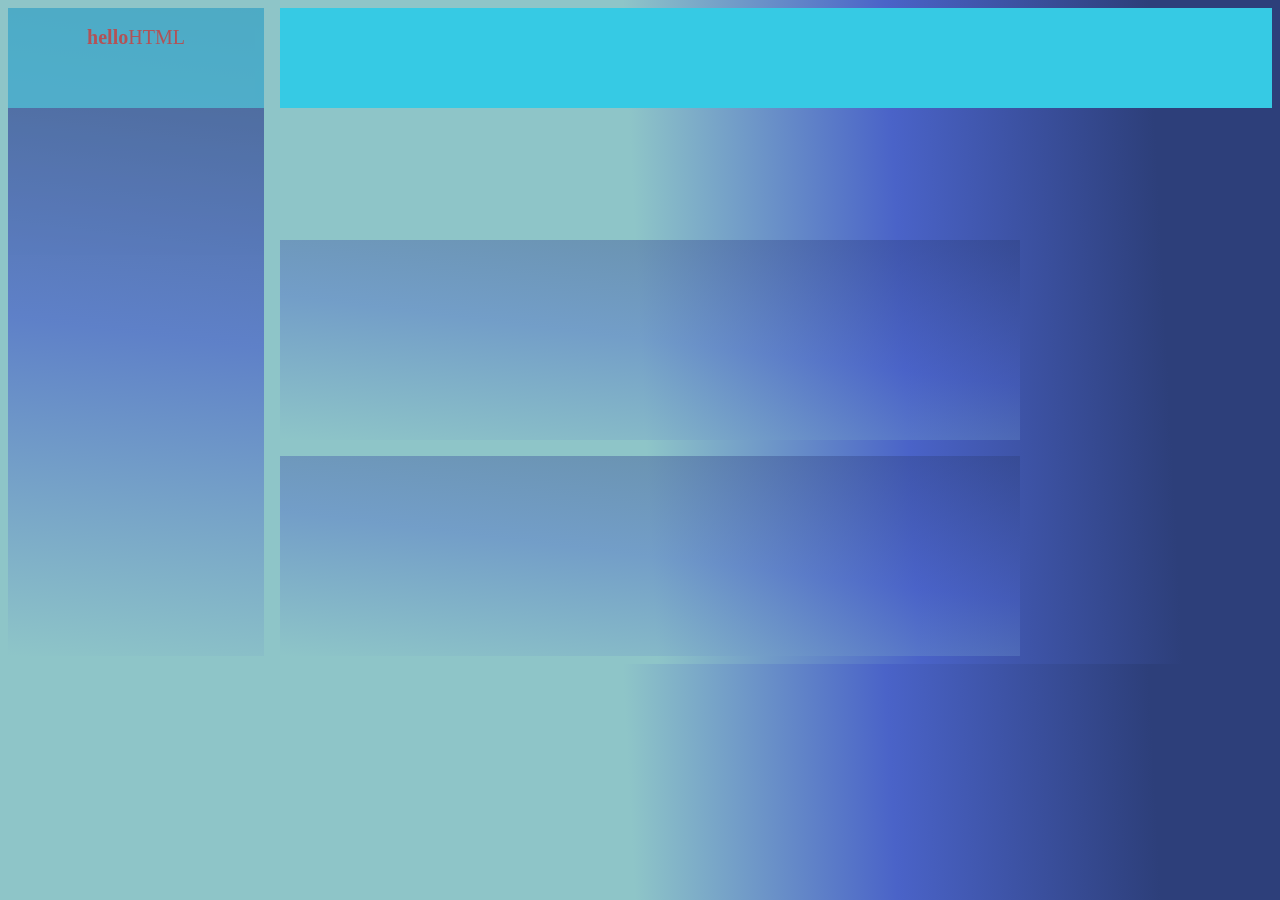
==== HTML/index.html @ dd28c897 "✨ feat: 美化页面布局并补充配色方案 1. 使用渐变背景并完善页面容器布局。 2. 新增近似色与互补色参考。" ====
<!DOCTYPE html>
<html lang="zh-CN">
  <head>
    <meta charset="UTF-8" />
    <meta name="viewport" content="width=device-width, initial-scale=1.0" />
    <title>我的第一个网页</title>
    <style>
 body{
  margin: 0;
  background:linear-gradient(267deg, #2d3f7a 10%, #4a63c8 30%, #8ec5c8 50%);

 }
      div.vid {
          opacity: 0.7;
        }
      
      .flex {
        display: flex;
      }
      .baise {
        opacity: 0.4;
        background: linear-gradient(187deg, #2d3f7a 0%, #4a63c8 50%, #8ec5c8 100%);
      }
      .toubu{
        background-color: rgb(54, 202, 228);
      }
      .ba{
        background-color: rgba(12, 217, 224, 0.466);
      }
      .flex1{
        flex: 1;
      }
      .column{
        display: flex;
        flex-direction: column;
      }
      .bianju{
        margin: 8px;
      }
      .mgt8{
        margin-top: 8px;
      }
      .mgl8{
        margin-left: 8px;
      }
      .mgr8{
        margin-right: 8px;
      }
      
     /* img { width:100%; -ms-interpolation-mode: bicubic;}  
        // 保留此样式以便将来为图片设置宽度和插值模式
     */


    </style>
    
    <!-- margin：边距，background-color：背景颜色 -->
  </head>
  <body class="flex ba" > 
    <!-- 侧边栏-->
     <div style="width: 20%;z-index: 2;" class="baise flex column bianju vid">
      <!-- 头像或图标 -->
      <div style="height: 100px;" class="toubu vid">
        <p style="font-size: 20px; margin: 18px;color: #ff1500;text-align: center; text-decoration: dashed;"><b>hello</b>HTML</p>
        </div>
        <div class="vid"></div>
        <div class="vid"></div>
        <div class="vid"></div>
     </div>
    <!--主区域-->
     <div class="flex1  flex column">

      <!--头部栏-->
      <div  style="height: 100px;z-index: 1;" class="toubu bianju">
        
      </div>
       <!--内容-->
      <div  style="overflow: auto;" class=" flex">
        <!--左区-->
          <div style="flex: 3;">
            <!-- 数据区 -->
          <div  style="height:100px ;" class="flex  bianju">
           

          </div>
          <!-- 滚动区 -->
          <div class="flex column">
            <div style="height: 200px;" class="baise bianju">
            <!-- <img src="历史时刻.jpg" width="100%"> -->
            </div>
            <div style="height: 200px;" class="baise bianju"></div>
           
           
          </div>
          </div>
           <!--右区--> 
          <div style="flex: 1;"></div>
      </div>

      </div>

     </div>
  
  </body>

  
</html>
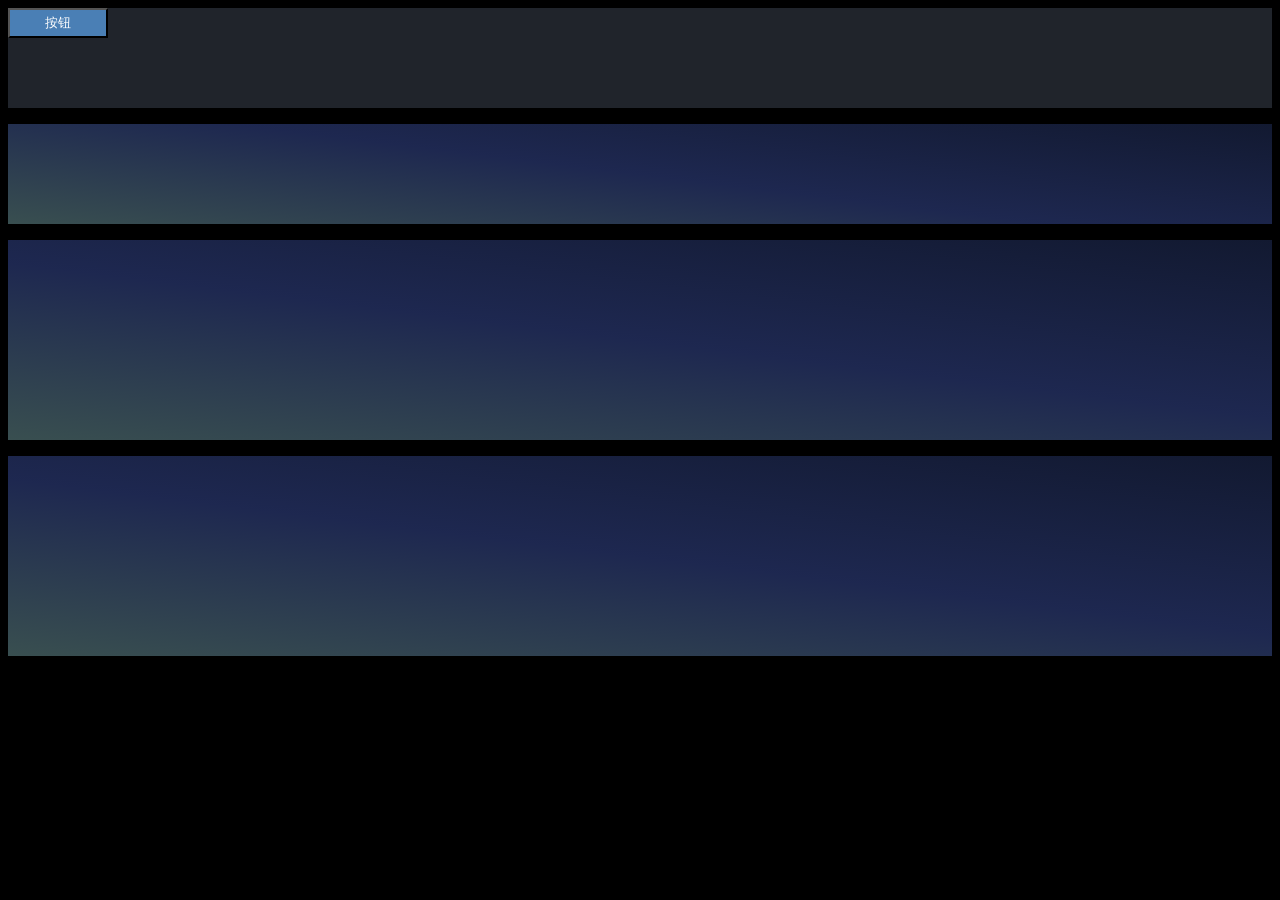
==== commit 30a0b458: "✨ feat: 重设计网页暗色布局 1. 调整页面为暗色主题与弹性布局。 2. 新增按钮样式，并隐藏侧边栏。" ====
--- a/HTML/index.html
+++ b/HTML/index.html
@@ -1,107 +1,153 @@
 <!DOCTYPE html>
 <html lang="zh-CN">
-  <head>
-    <meta charset="UTF-8" />
-    <meta name="viewport" content="width=device-width, initial-scale=1.0" />
-    <title>我的第一个网页</title>
-    <style>
- body{
-  margin: 0;
-  background:linear-gradient(267deg, #2d3f7a 10%, #4a63c8 30%, #8ec5c8 50%);
 
- }
-      div.vid {
-          opacity: 0.7;
-        }
-      
-      .flex {
-        display: flex;
-      }
-      .baise {
-        opacity: 0.4;
-        background: linear-gradient(187deg, #2d3f7a 0%, #4a63c8 50%, #8ec5c8 100%);
-      }
-      .toubu{
-        background-color: rgb(54, 202, 228);
-      }
-      .ba{
-        background-color: rgba(12, 217, 224, 0.466);
-      }
-      .flex1{
-        flex: 1;
-      }
-      .column{
-        display: flex;
-        flex-direction: column;
-      }
-      .bianju{
-        margin: 8px;
-      }
-      .mgt8{
-        margin-top: 8px;
-      }
-      .mgl8{
-        margin-left: 8px;
-      }
-      .mgr8{
-        margin-right: 8px;
-      }
-      
-     /* img { width:100%; -ms-interpolation-mode: bicubic;}  
+<head>
+  <meta charset="UTF-8" />
+  <meta name="viewport" content="width=device-width, initial-scale=1.0" />
+  <title>我的第一个网页</title>
+  <style>
+    body {
+      margin: 0;
+      background-color: rgb(0, 0, 0);
+      display: flex;
+
+
+    }
+
+    button.a1 {
+      background-color: #4a7fb5;
+      color: #ffffff;
+      height: 30px;
+      width: 100px;
+    }
+
+    button:hover.a1 {
+      border: #2d3f7a 1px
+    }
+
+    /* ************************************************************************* */
+    /* div 样式 */
+    div.toubu {
+      background-color: #20242b;
+    }
+
+    /* 区域样式透明度 */
+    div.vid {
+      opacity: 1;
+    }
+
+    /* 鼠标悬停时增加不透明度 */
+    div:hover.vid {
+      opacity: 1;
+      border: 2px solid#4a7fb5;
+    }
+
+    div:hover.toubu {
+      opacity: 1;
+      border: 2px solid#4a7fb5;
+    }
+
+    div.cebiangyingcang {
+      display: none
+    }
+
+    /* ************************************************************************ */
+    .flex {
+      display: flex;
+    }
+
+    .boxcolor {
+      opacity: 0.4;
+      background: linear-gradient(187deg, #2d3f7a 0%, #4a63c8 50%, #8ec5c8 100%);
+    }
+
+
+
+    .ba {
+      background-color: rgba(12, 217, 224, 0.466);
+    }
+
+    .flex1 {
+      flex: 1;
+    }
+
+    .column {
+      display: flex;
+      flex-direction: column;
+    }
+
+    .bianju {
+      margin: 8px;
+    }
+
+    .mgt8 {
+      margin-top: 8px;
+    }
+
+    .mgl8 {
+      margin-left: 8px;
+    }
+
+    .mgr8 {
+      margin-right: 8px;
+    }
+
+    /* img { width:100%; -ms-interpolation-mode: bicubic;}  
         // 保留此样式以便将来为图片设置宽度和插值模式
      */
+  </style>
+
+  <!-- margin：边距，background-color：背景颜色 -->
+</head>
+
+<body>
+  <!-- 侧边栏 ***********************************************************-->
+  <div style="width: 20%;z-index: 2;" class="boxcolor flex column bianju vid cebiangyingcang">
+    <!-- 头像或图标 -->
+    <div style="height: 100px;" class="toubu vid">
+      <p style="font-size: 20px; margin: 18px;color: #ff1500;text-align: center; text-decoration: dashed;">
+        <b>hello</b>HTML
+      </p>
+    </div>
+    <div class="vid"></div>
+    <div class="vid"></div>
+    <div class="vid"></div>
+  </div>
+  <!--主区域 ***********************************************************-->
+  <div class="flex1  flex column">
+
+    <!--头部栏-->
+    <div style="height: 100px;z-index: 1;" class="toubu bianju">
+      <button class="a1">按钮</button>
+    </div>
+    <!--内容-->
+    <div style="overflow: auto;" class=" flex">
+      <!--左区-->
+      <div style="flex: 3;">
+        <!-- 数据区 -->
+        <div style="height:100px ;" class="flex  bianju boxcolor">
 
 
-    </style>
-    
-    <!-- margin：边距，background-color：背景颜色 -->
-  </head>
-  <body class="flex ba" > 
-    <!-- 侧边栏-->
-     <div style="width: 20%;z-index: 2;" class="baise flex column bianju vid">
-      <!-- 头像或图标 -->
-      <div style="height: 100px;" class="toubu vid">
-        <p style="font-size: 20px; margin: 18px;color: #ff1500;text-align: center; text-decoration: dashed;"><b>hello</b>HTML</p>
         </div>
-        <div class="vid"></div>
-        <div class="vid"></div>
-        <div class="vid"></div>
-     </div>
-    <!--主区域-->
-     <div class="flex1  flex column">
+        <!-- 滚动区 -->
+        <div class="flex column">
+          <div style="height: 200px;" class="boxcolor bianju">
+            <!-- <img src="历史时刻.jpg" width="100%"> -->
+          </div>
+          <div style="height: 200px;" class="boxcolor bianju"></div>
 
-      <!--头部栏-->
-      <div  style="height: 100px;z-index: 1;" class="toubu bianju">
-        
-      </div>
-       <!--内容-->
-      <div  style="overflow: auto;" class=" flex">
-        <!--左区-->
-          <div style="flex: 3;">
-            <!-- 数据区 -->
-          <div  style="height:100px ;" class="flex  bianju">
-           
 
-          </div>
-          <!-- 滚动区 -->
-          <div class="flex column">
-            <div style="height: 200px;" class="baise bianju">
-            <!-- <img src="历史时刻.jpg" width="100%"> -->
-            </div>
-            <div style="height: 200px;" class="baise bianju"></div>
-           
-           
-          </div>
-          </div>
-           <!--右区--> 
-          <div style="flex: 1;"></div>
+        </div>
       </div>
 
-      </div>
 
-     </div>
-  
-  </body>
+    </div>
 
-  
-</html>
+  </div>
+
+  </div>
+
+</body>
+
+
+</html>
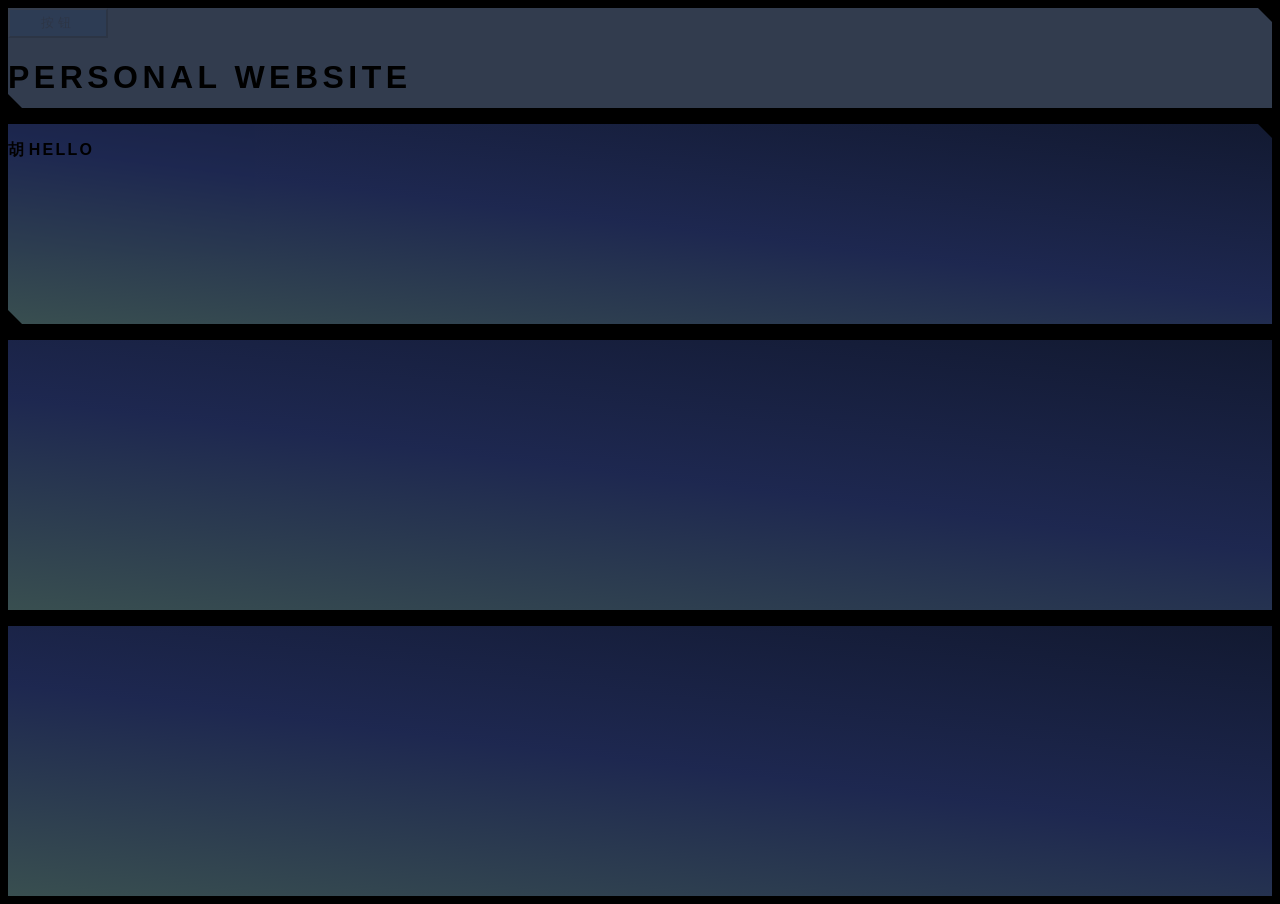
==== commit 81841c1e: "✨ feat: 美化个人网页布局与字体样式 1. 新增主题色、字体和装饰性切角样式。 2. 调整页面标题、内容区块高度及按钮效果。" ====
--- a/HTML/index.html
+++ b/HTML/index.html
@@ -6,29 +6,73 @@
   <meta name="viewport" content="width=device-width, initial-scale=1.0" />
   <title>我的第一个网页</title>
   <style>
+    :root {
+      /* 颜色 */
+      --color1: #0c3d90;
+      --color2: #323c4e;
+      --ink-dim: #060404;
+      /* 边框 */
+      --gap: 20px;
+      --notch: 14px;
+      --font-display: 'Oswald', 'Archivo Narrow', 'Arial Narrow', sans-serif;
+      --font-mono: 'Share Tech Mono', ui-monospace, 'Cascadia Code', monospace;
+      --font-cn: 'Noto Sans SC', 'PingFang SC', 'Microsoft YaHei', sans-serif;
+      --radius: 2px;
+    }
+
+    .notch {
+      clip-path: polygon(0 0,
+          calc(100% - var(--notch)) 0,
+          100% var(--notch),
+          100% 100%,
+          var(--notch) 100%,
+          0 calc(100% - var(--notch)));
+    }
+
+    /* 英文字体样式 */
+    .en {
+      font-family: var(--font-display);
+      font-weight: 700;
+      letter-spacing: .14em;
+      text-transform: uppercase
+    }
+
+    /* 中文字体样式 */
+    .cn {
+      font-family: var(--font-cn);
+      letter-spacing: .3em;
+      color: var(--ink-dim)
+    }
+
     body {
       margin: 0;
       background-color: rgb(0, 0, 0);
       display: flex;
+      flex-direction: row;
 
 
     }
 
+
+
+
     button.a1 {
-      background-color: #4a7fb5;
-      color: #ffffff;
+      opacity: 0.1;
+      background-color: var(--color1);
+      color: #000000;
       height: 30px;
       width: 100px;
     }
 
-    button:hover.a1 {
-      border: #2d3f7a 1px
+    .a1:hover {
+      opacity: 1;
+      border: solid #d70404 1px
     }
 
     /* ************************************************************************* */
     /* div 样式 */
     div.toubu {
-      background-color: #20242b;
+      background-color: var(--color2);
     }
 
     /* 区域样式透明度 */
@@ -36,15 +80,15 @@
       opacity: 1;
     }
 
-    /* 鼠标悬停时增加不透明度 */
+    /* 鼠标悬停时增加不透明度。显示边框 */
     div:hover.vid {
       opacity: 1;
-      border: 2px solid#4a7fb5;
+      border: 2px solid #860101;
     }
 
     div:hover.toubu {
       opacity: 1;
-      border: 2px solid#4a7fb5;
+      border: 2px solid #4a7fb5;
     }
 
     div.cebiangyingcang {
@@ -117,24 +161,26 @@
   <div class="flex1  flex column">
 
     <!--头部栏-->
-    <div style="height: 100px;z-index: 1;" class="toubu bianju">
-      <button class="a1">按钮</button>
+    <div style="height: 100px;z-index: 1;" class="toubu bianju notch">
+      <button class="a1 cn">按钮</button>
+      <h1 class="en">PERSONAL WEBSITE</h1>
+
     </div>
     <!--内容-->
-    <div style="overflow: auto;" class=" flex">
+    <div class=" flex notch">
       <!--左区-->
-      <div style="flex: 3;">
+      <div style="flex: 3;" class="flex column notch">
         <!-- 数据区 -->
-        <div style="height:100px ;" class="flex  bianju boxcolor">
-
+        <div style="height:200px ;" class="flex  bianju boxcolor notch">
+          <p class="en "><b class="cn">胡</b>hello</p>
 
         </div>
         <!-- 滚动区 -->
         <div class="flex column">
-          <div style="height: 200px;" class="boxcolor bianju">
+          <div style="height: 30vh;" class="boxcolor bianju">
             <!-- <img src="历史时刻.jpg" width="100%"> -->
           </div>
-          <div style="height: 200px;" class="boxcolor bianju"></div>
+          <div style="height: 30vh;" class="boxcolor bianju"></div>
 
 
         </div>
@@ -145,8 +191,6 @@
 
   </div>
 
-  </div>
-
 </body>
 
 
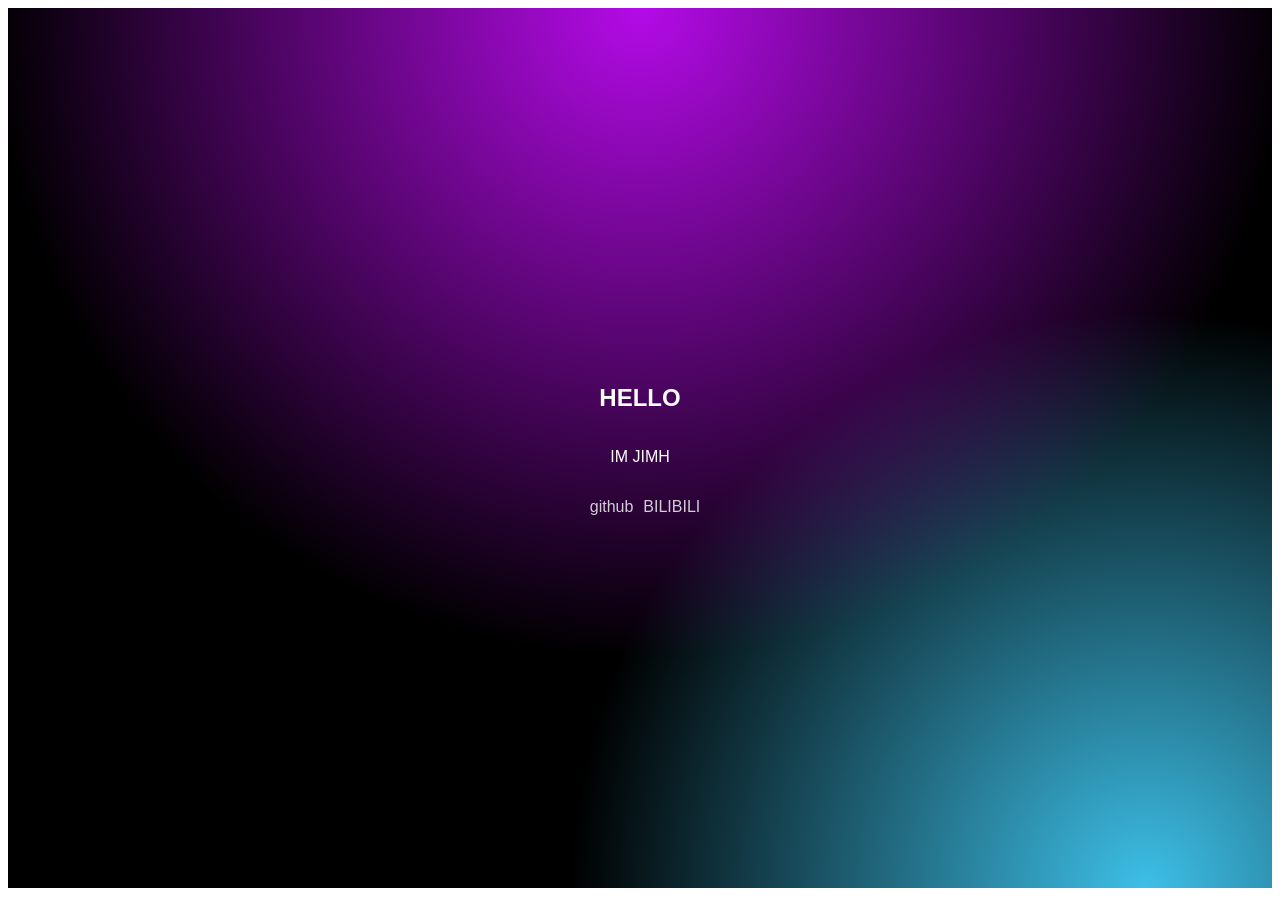
==== commit 9b6cfa1f: "✨ feat: 新增战术界面实验室及个人主页 1. 新增战术界面实验室，展示主题切换、设计令牌与组件样式。 2. 重构个人主页并添加派对卡片页面。" ====
--- a/HTML/index.html
+++ b/HTML/index.html
@@ -5,191 +5,27 @@
   <meta charset="UTF-8" />
   <meta name="viewport" content="width=device-width, initial-scale=1.0" />
   <title>我的第一个网页</title>
-  <style>
-    :root {
-      /* 颜色 */
-      --color1: #0c3d90;
-      --color2: #323c4e;
-      --ink-dim: #060404;
-      /* 边框 */
-      --gap: 20px;
-      --notch: 14px;
-      --font-display: 'Oswald', 'Archivo Narrow', 'Arial Narrow', sans-serif;
-      --font-mono: 'Share Tech Mono', ui-monospace, 'Cascadia Code', monospace;
-      --font-cn: 'Noto Sans SC', 'PingFang SC', 'Microsoft YaHei', sans-serif;
-      --radius: 2px;
-    }
-
-    .notch {
-      clip-path: polygon(0 0,
-          calc(100% - var(--notch)) 0,
-          100% var(--notch),
-          100% 100%,
-          var(--notch) 100%,
-          0 calc(100% - var(--notch)));
-    }
-
-    /* 英文字体样式 */
-    .en {
-      font-family: var(--font-display);
-      font-weight: 700;
-      letter-spacing: .14em;
-      text-transform: uppercase
-    }
-
-    /* 中文字体样式 */
-    .cn {
-      font-family: var(--font-cn);
-      letter-spacing: .3em;
-      color: var(--ink-dim)
-    }
-
-    body {
-      margin: 0;
-      background-color: rgb(0, 0, 0);
-      display: flex;
-      flex-direction: row;
-
-
-    }
-
-
-
-
-    button.a1 {
-      opacity: 0.1;
-      background-color: var(--color1);
-      color: #000000;
-      height: 30px;
-      width: 100px;
-    }
-
-    .a1:hover {
-      opacity: 1;
-      border: solid #d70404 1px
-    }
-
-    /* ************************************************************************* */
-    /* div 样式 */
-    div.toubu {
-      background-color: var(--color2);
-    }
-
-    /* 区域样式透明度 */
-    div.vid {
-      opacity: 1;
-    }
-
-    /* 鼠标悬停时增加不透明度。显示边框 */
-    div:hover.vid {
-      opacity: 1;
-      border: 2px solid #860101;
-    }
-
-    div:hover.toubu {
-      opacity: 1;
-      border: 2px solid #4a7fb5;
-    }
-
-    div.cebiangyingcang {
-      display: none
-    }
-
-    /* ************************************************************************ */
-    .flex {
-      display: flex;
-    }
-
-    .boxcolor {
-      opacity: 0.4;
-      background: linear-gradient(187deg, #2d3f7a 0%, #4a63c8 50%, #8ec5c8 100%);
-    }
-
-
-
-    .ba {
-      background-color: rgba(12, 217, 224, 0.466);
-    }
-
-    .flex1 {
-      flex: 1;
-    }
-
-    .column {
-      display: flex;
-      flex-direction: column;
-    }
-
-    .bianju {
-      margin: 8px;
-    }
-
-    .mgt8 {
-      margin-top: 8px;
-    }
-
-    .mgl8 {
-      margin-left: 8px;
-    }
-
-    .mgr8 {
-      margin-right: 8px;
-    }
-
-    /* img { width:100%; -ms-interpolation-mode: bicubic;}  
-        // 保留此样式以便将来为图片设置宽度和插值模式
-     */
-  </style>
-
-  <!-- margin：边距，background-color：背景颜色 -->
+  <link rel="stylesheet" href="index.css" />
 </head>
 
 <body>
-  <!-- 侧边栏 ***********************************************************-->
-  <div style="width: 20%;z-index: 2;" class="boxcolor flex column bianju vid cebiangyingcang">
-    <!-- 头像或图标 -->
-    <div style="height: 100px;" class="toubu vid">
-      <p style="font-size: 20px; margin: 18px;color: #ff1500;text-align: center; text-decoration: dashed;">
-        <b>hello</b>HTML
-      </p>
-    </div>
-    <div class="vid"></div>
-    <div class="vid"></div>
-    <div class="vid"></div>
-  </div>
-  <!--主区域 ***********************************************************-->
-  <div class="flex1  flex column">
+  <section class="hero glow">
+    <h1>HELLO
 
-    <!--头部栏-->
-    <div style="height: 100px;z-index: 1;" class="toubu bianju notch">
-      <button class="a1 cn">按钮</button>
-      <h1 class="en">PERSONAL WEBSITE</h1>
+    </h1>
+    <p>
+      IM JIMH
+    </p>
+    <ul>
+      <li><a href="https://github.com/HHZZMD">github</a></li>
+      <li> <a href="https://space.bilibili.com/498112090?spm_id_from=333.337.0.0">BILIBILI</a></li>
+      <li></li>
+      <li></li>
+      <li></li>
+    </ul>
+  </section>
+  
 
-    </div>
-    <!--内容-->
-    <div class=" flex notch">
-      <!--左区-->
-      <div style="flex: 3;" class="flex column notch">
-        <!-- 数据区 -->
-        <div style="height:200px ;" class="flex  bianju boxcolor notch">
-          <p class="en "><b class="cn">胡</b>hello</p>
-
-        </div>
-        <!-- 滚动区 -->
-        <div class="flex column">
-          <div style="height: 30vh;" class="boxcolor bianju">
-            <!-- <img src="历史时刻.jpg" width="100%"> -->
-          </div>
-          <div style="height: 30vh;" class="boxcolor bianju"></div>
-
-
-        </div>
-      </div>
-
-
-    </div>
-
-  </div>
 
 </body>
 
--- a/HTML/index.css
+++ b/HTML/index.css
@@ -0,0 +1,42 @@
+.hero {
+	height: 880px;
+	display: grid;
+	place-content: center;
+	text-align: center;
+	color: #fcfcfc;
+	font-family: sans-serif;
+}
+/* 同心圆样式 --------------------------------------------*/
+.rings {
+	background: repeating-radial-gradient(
+			circle at 50% 100%,
+			transparent 0 1px,
+			#ffffff26 100px
+		)
+		#4e085370;
+}
+/* 渐变 --------------------------------------------------*/
+.glow {
+	background:
+		radial-gradient(circle at 50% 0%, #b40be7, transparent 60%),
+		radial-gradient(circle at 90% 100%, #3dbfe7, transparent 40%), #000000;
+}
+/* 星空样式 --------------------------------------------- */
+/* 英文字体样式 */
+
+ul{
+	display: flex;
+	flex-direction: row;
+	gap: 10px;
+	list-style: none;
+
+}
+a{
+	font-family: sans-serif;
+	color: white;
+	text-decoration: none;
+	opacity: 0.8;
+}
+a:hover{
+	opacity: 1;
+}
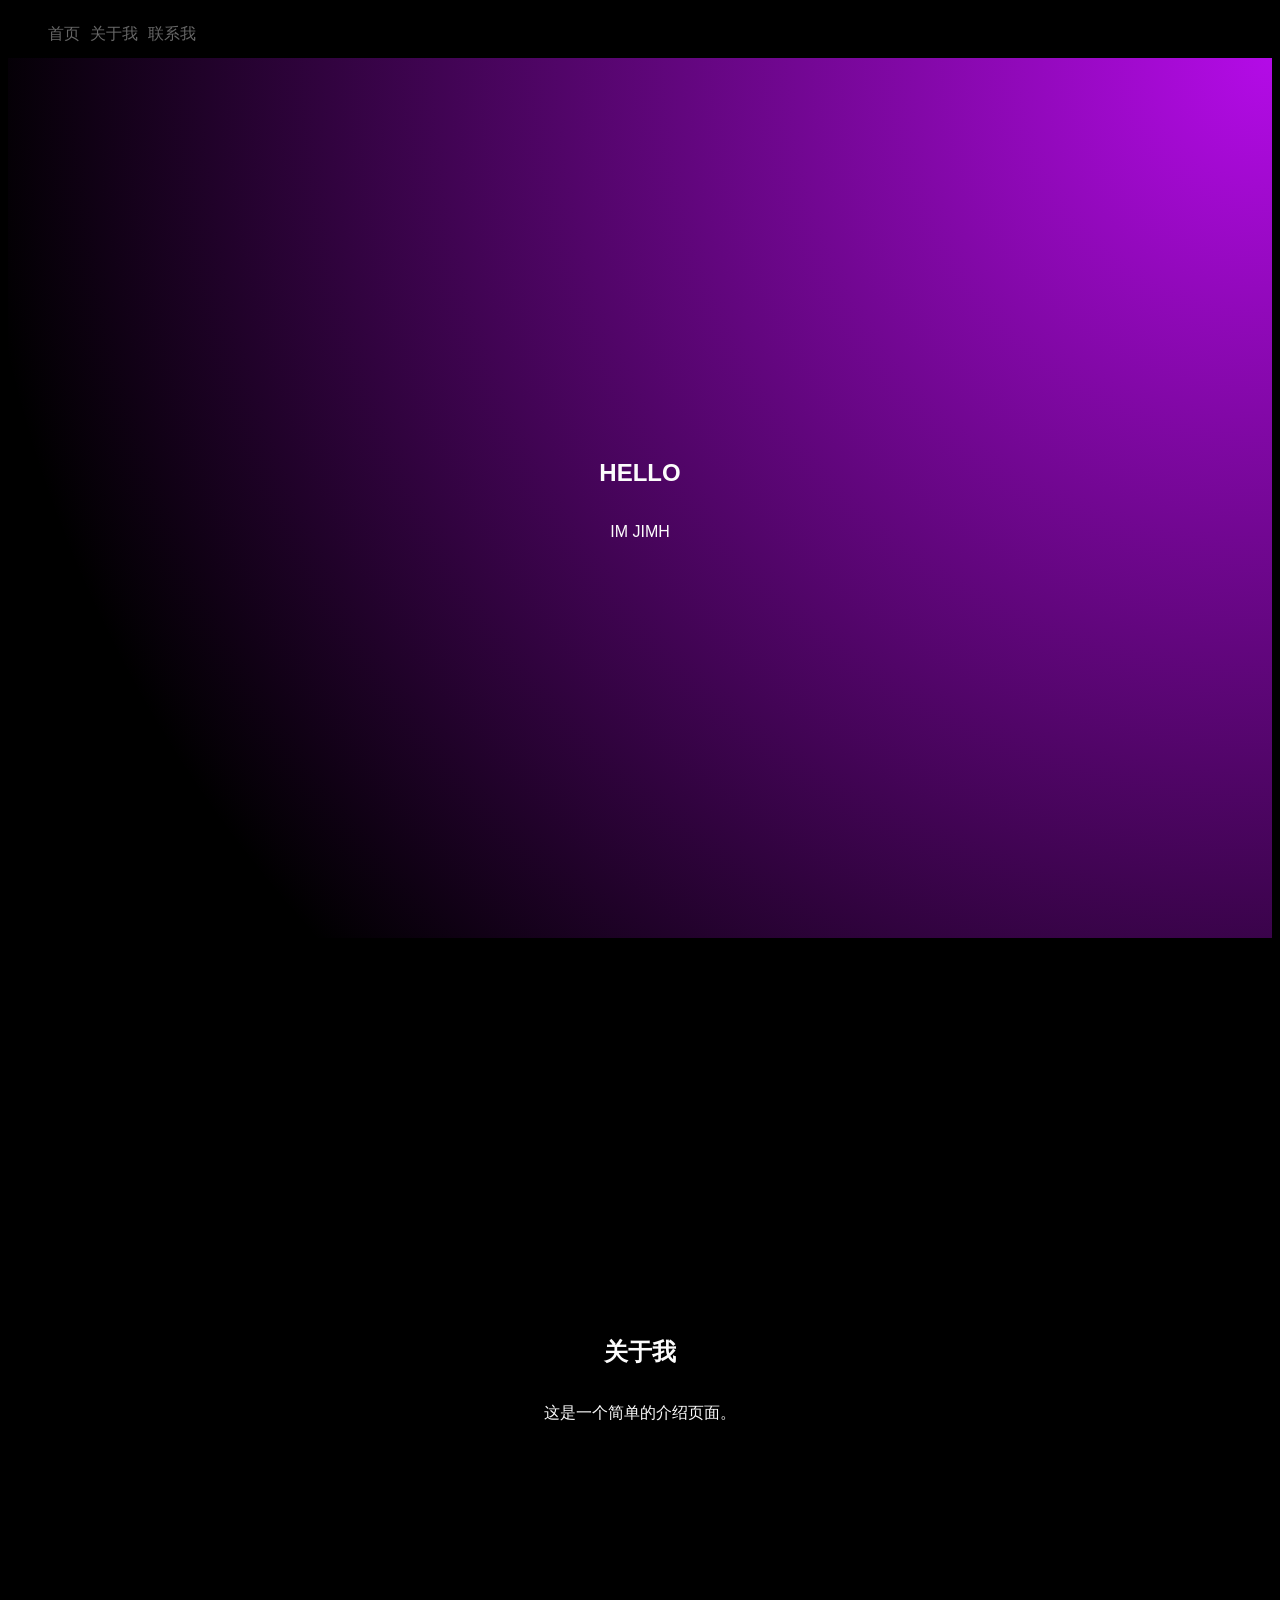
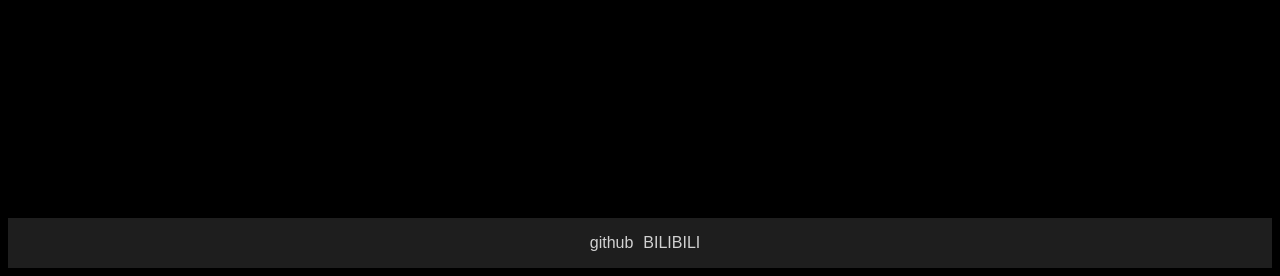
==== commit 2ba89316: "11.2 简单修改" ====
--- a/HTML/index.html
+++ b/HTML/index.html
@@ -9,22 +9,42 @@
 </head>
 
 <body>
-  <section class="hero glow">
-    <h1>HELLO
+  <header class="dinbu">
+    <ul>
+      <li><a href="#souyue">首页</a></li>
+      <li><a href="#guanyu">关于我</a></li>
+      <li><a href="contact.html">联系我</a></li>
+    </ul>
+  </header>
+  <main>
+    <section id="souyue" class="hero glow">
+      <h1>HELLO
 
-    </h1>
-    <p>
-      IM JIMH
-    </p>
-    <ul>
-      <li><a href="https://github.com/HHZZMD">github</a></li>
-      <li> <a href="https://space.bilibili.com/498112090?spm_id_from=333.337.0.0">BILIBILI</a></li>
-      <li></li>
-      <li></li>
-      <li></li>
-    </ul>
-  </section>
-  
+      </h1>
+      <p>
+        IM JIMH
+      </p>
+     
+    </section>
+
+    <section id="guanyu" class="hero jies">
+      <h2>关于我</h2>
+      <p>这是一个简单的介绍页面。</p>
+    </section>
+    <div class="dibu">
+       <ul>
+        <li><a href="https://github.com/HHZZMD">github</a></li>
+        <li> <a href="https://space.bilibili.com/498112090?spm_id_from=333.337.0.0">BILIBILI</a></li>
+        <li></li>
+        <li></li>
+        <li></li>
+      </ul>
+    </div>
+
+    
+  </main>
+
+
 
 
 </body>
--- a/HTML/index.css
+++ b/HTML/index.css
@@ -5,8 +5,13 @@
 	text-align: center;
 	color: #fcfcfc;
 	font-family: sans-serif;
+	margin: 0;
 }
-/* 同心圆样式 --------------------------------------------*/
+html {
+	scroll-behavior: smooth;
+}
+
+/* 同心圆样式 rings--------------------------------------------*/
 .rings {
 	background: repeating-radial-gradient(
 			circle at 50% 100%,
@@ -15,28 +20,71 @@
 		)
 		#4e085370;
 }
-/* 渐变 --------------------------------------------------*/
+/* 渐变 背景 glow--------------------------------------------------*/
 .glow {
+	margin: 0;
 	background:
 		radial-gradient(circle at 50% 0%, #b40be7, transparent 60%),
 		radial-gradient(circle at 90% 100%, #3dbfe7, transparent 40%), #000000;
+	background-size:
+		200% 200%,
+		200% 200%,
+		100% 100%;
+	animation: glowFloat 12s ease-in-out infinite alternate;
+}
+@keyframes glowFloat {
+	0% {
+		background-position:
+			0% 0%,
+			100% 100%,
+			0 0;
+	}
+	100% {
+		background-position:
+			100% 100%,
+			0% 0%,
+			0 0;
+	}
 }
 /* 星空样式 --------------------------------------------- */
-/* 英文字体样式 */
-
-ul{
+/* 体样式 */
+.jies {
+	background-color: #000000;
+}
+body {
+	background-color: #000000;
+}
+ul {
 	display: flex;
 	flex-direction: row;
 	gap: 10px;
 	list-style: none;
-
 }
-a{
+a {
 	font-family: sans-serif;
 	color: white;
 	text-decoration: none;
 	opacity: 0.8;
 }
-a:hover{
+a:hover {
 	opacity: 1;
-}+}
+.dinbu {
+	position: sticky; /* 默认随文档走，滚到 top:0 才吸住 */
+	top: 0;
+	z-index: 1000;
+	opacity: 0.5;
+	background-color: #000000;
+	display: flex;
+	justify-content: left;
+	height: 50px;
+	font-family: sans-serif;
+}
+.dibu {
+	background-color: #1e1e1e;
+	display: flex;
+
+	justify-content: center;
+	height: unset;
+	font-family: sans-serif;
+}
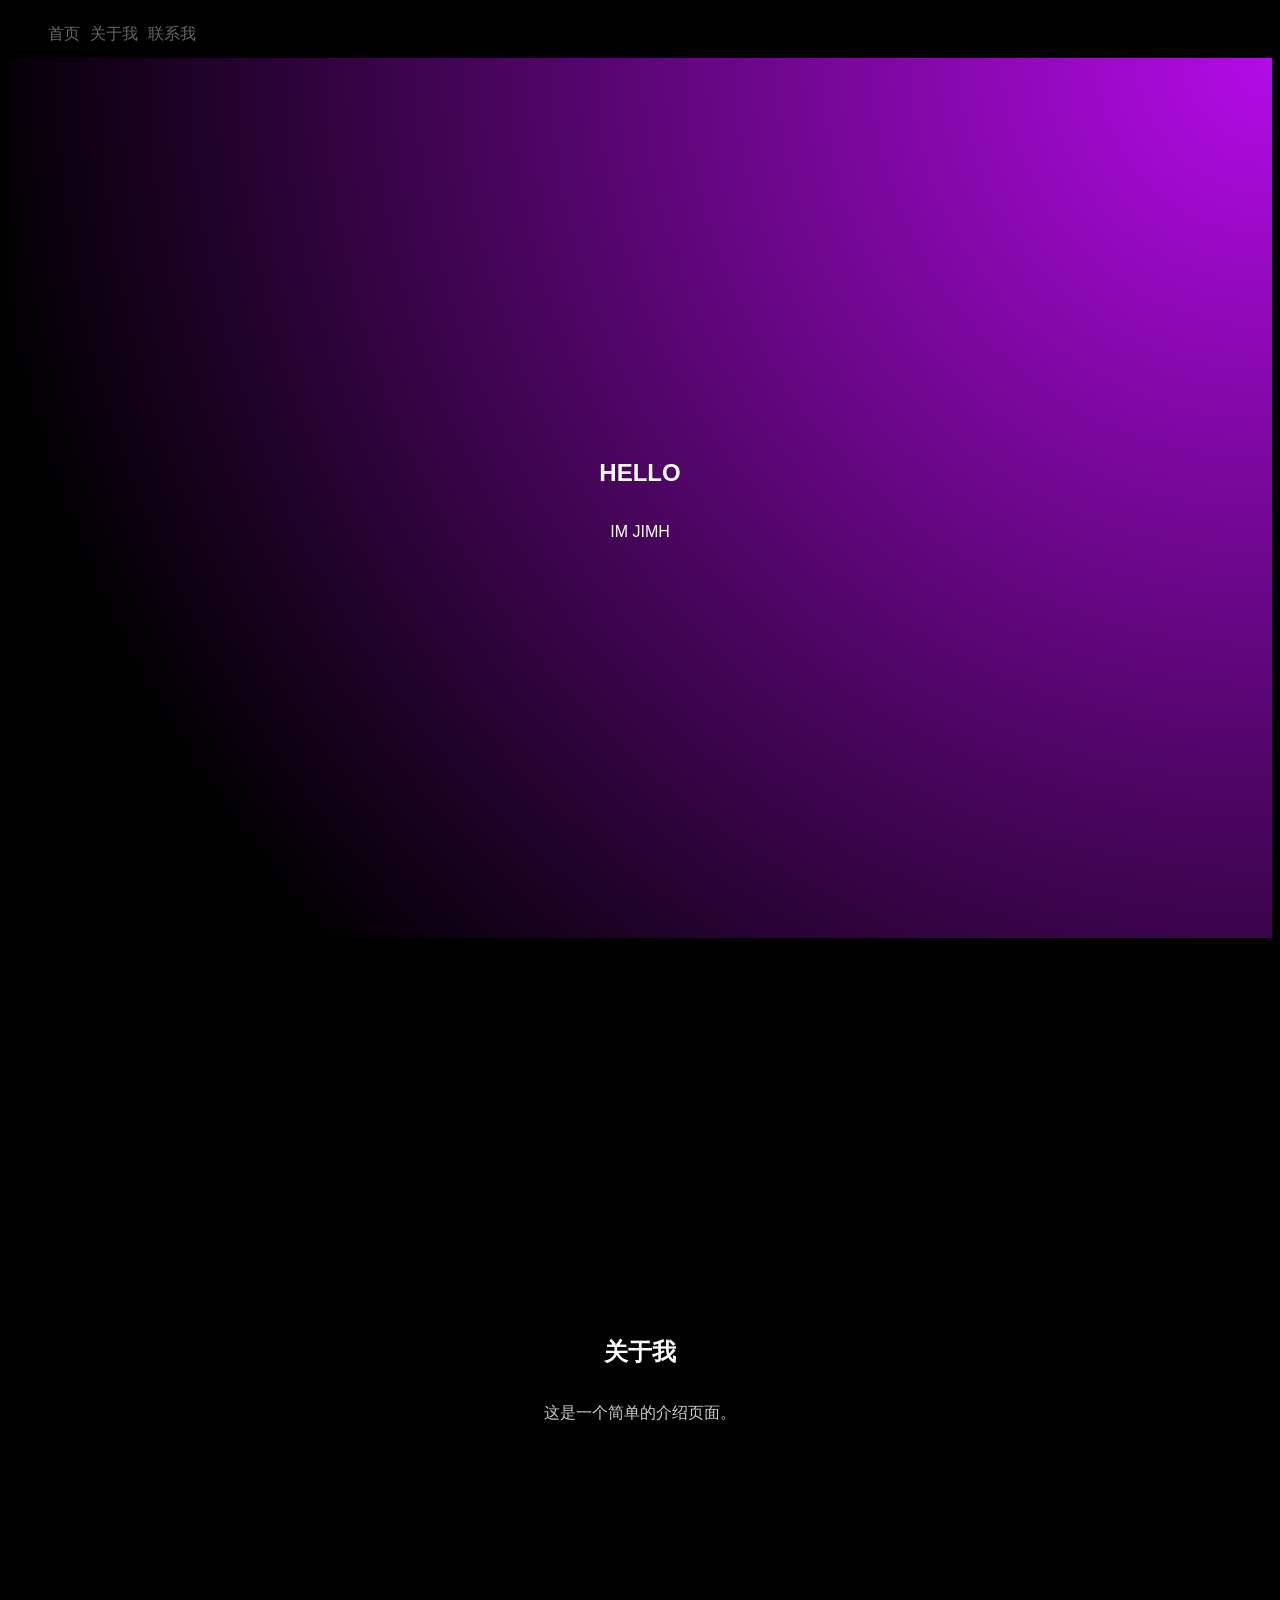
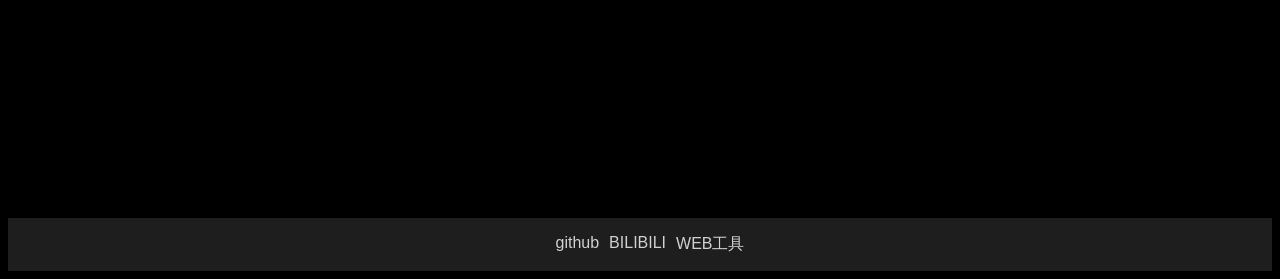
==== commit caf9eb14: "11.2.v1" ====
--- a/HTML/index.html
+++ b/HTML/index.html
@@ -15,6 +15,7 @@
       <li><a href="#guanyu">关于我</a></li>
       <li><a href="contact.html">联系我</a></li>
     </ul>
+
   </header>
   <main>
     <section id="souyue" class="hero glow">
@@ -24,24 +25,24 @@
       <p>
         IM JIMH
       </p>
-     
+
     </section>
 
     <section id="guanyu" class="hero jies">
       <h2>关于我</h2>
-      <p>这是一个简单的介绍页面。</p>
+      <p><a href="jianli/jiin.html"> 这是一个简单的介绍页面。</a></p>
     </section>
     <div class="dibu">
-       <ul>
+      <ul>
         <li><a href="https://github.com/HHZZMD">github</a></li>
         <li> <a href="https://space.bilibili.com/498112090?spm_id_from=333.337.0.0">BILIBILI</a></li>
-        <li></li>
+        <li><a href="studio/index.html">WEB工具</a></li>
         <li></li>
         <li></li>
       </ul>
     </div>
 
-    
+
   </main>
 
 
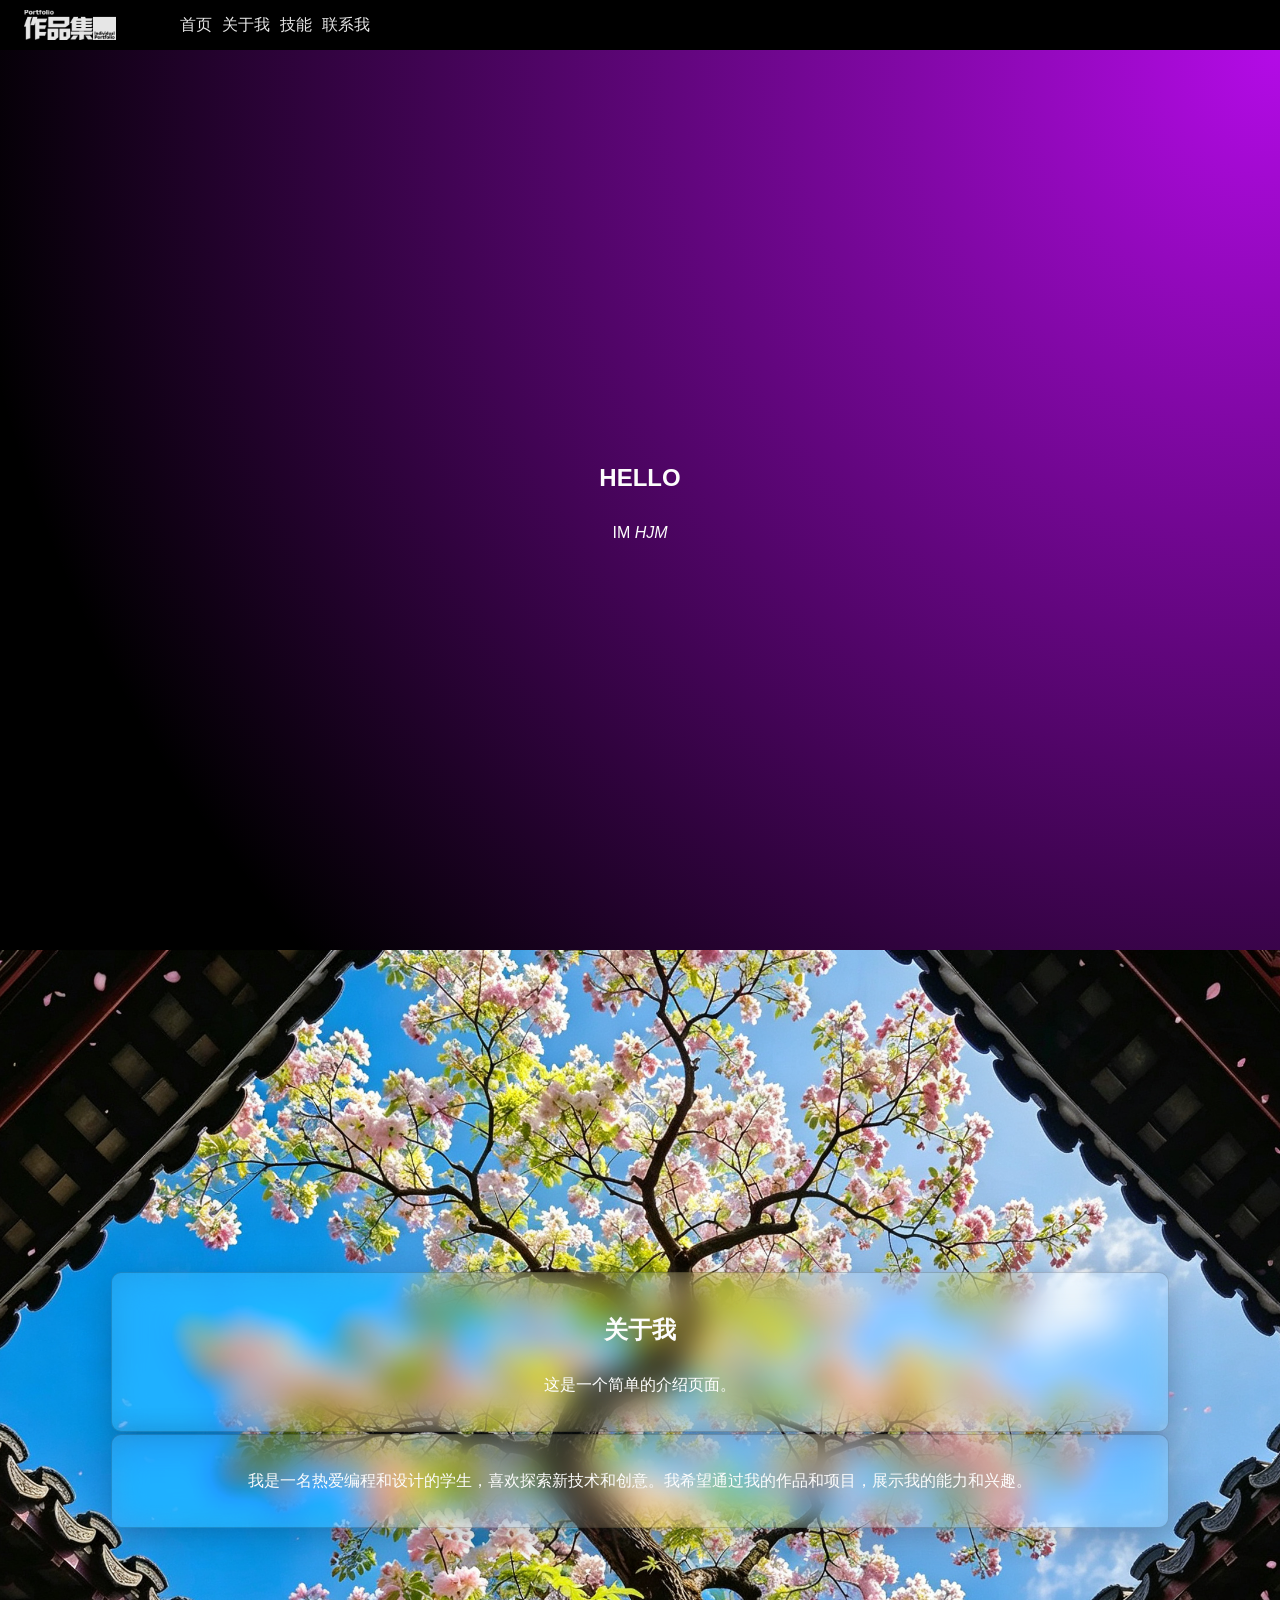
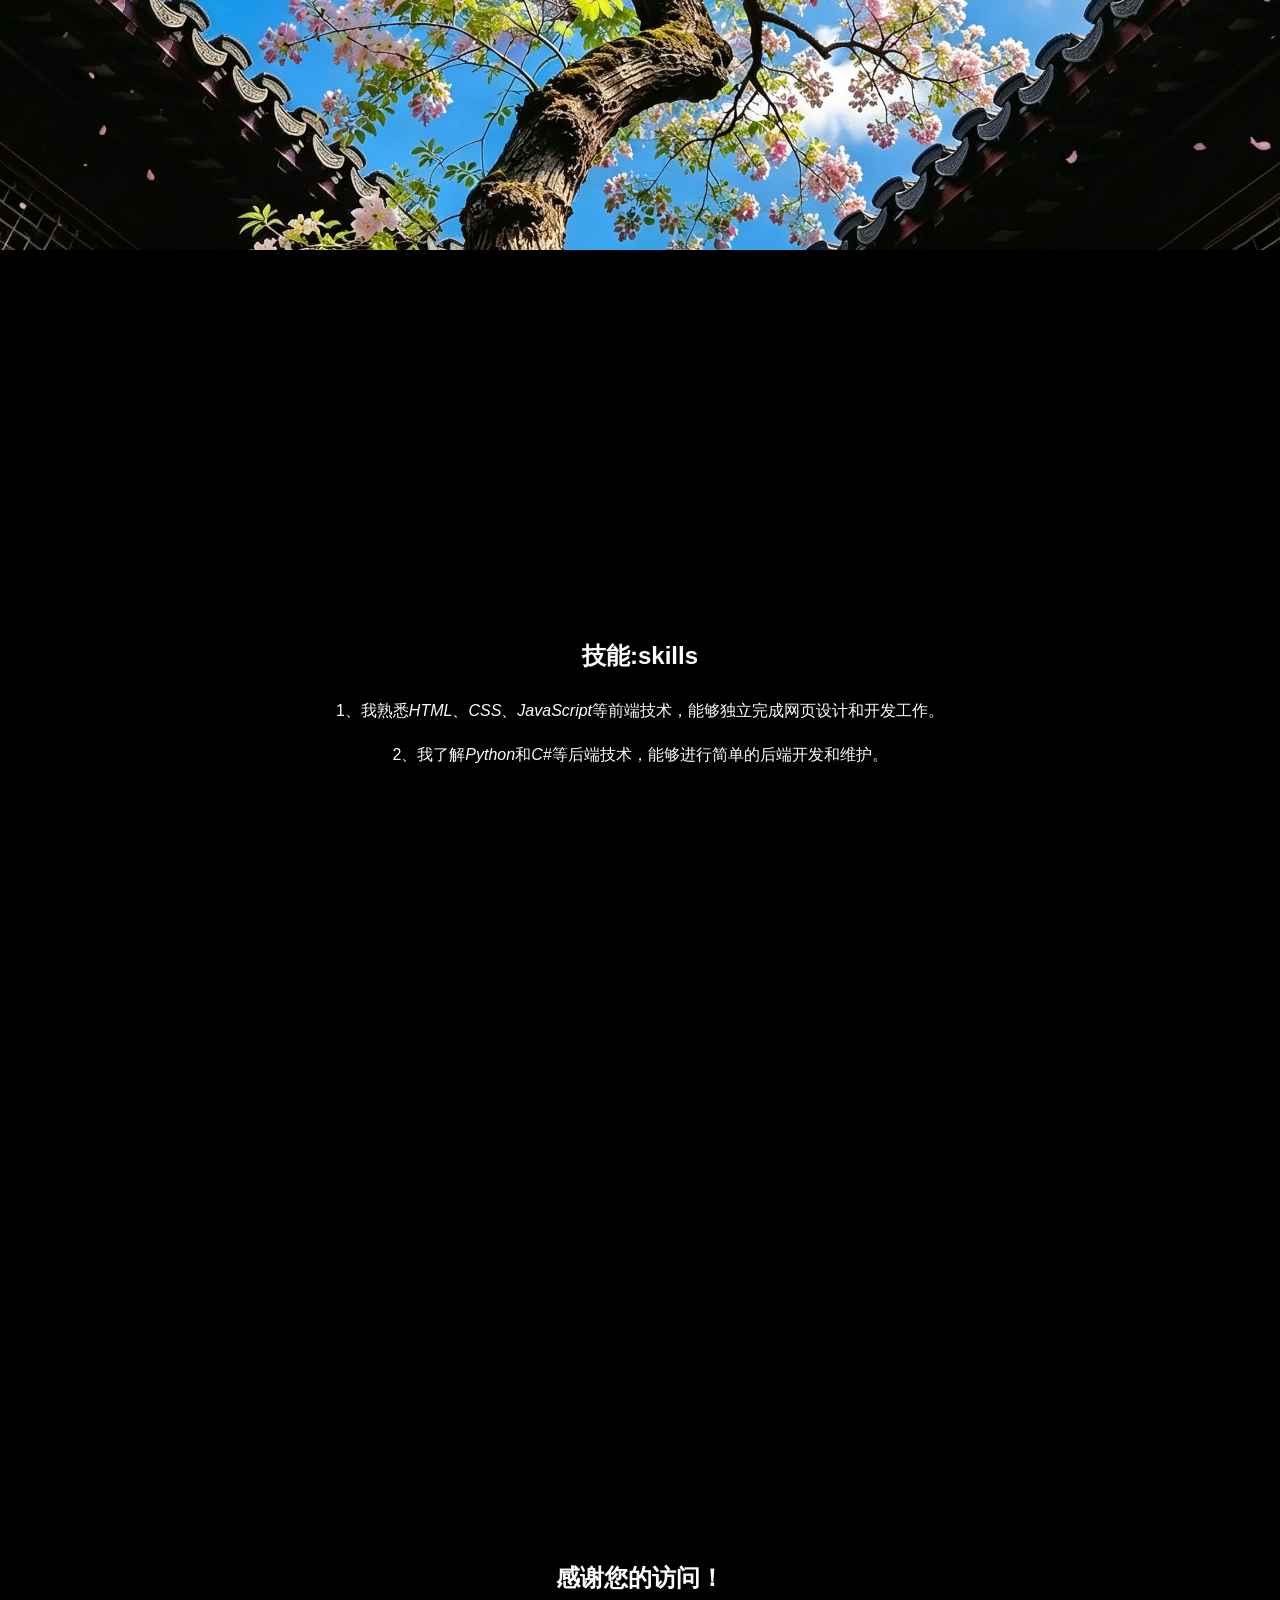
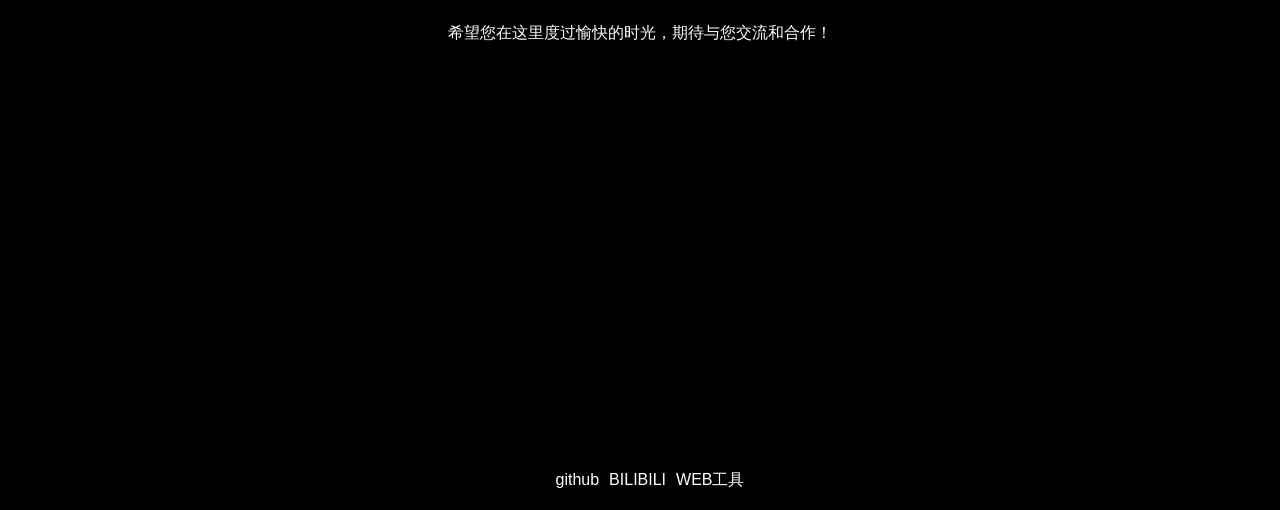
==== commit 38e0ce72: "11.04" ====
--- a/HTML/index.html
+++ b/HTML/index.html
@@ -4,51 +4,74 @@
 <head>
   <meta charset="UTF-8" />
   <meta name="viewport" content="width=device-width, initial-scale=1.0" />
-  <title>我的第一个网页</title>
+  <title>小胡的个人网站</title>
   <link rel="stylesheet" href="index.css" />
 </head>
 
 <body>
-  <header class="dinbu">
-    <ul>
-      <li><a href="#souyue">首页</a></li>
-      <li><a href="#guanyu">关于我</a></li>
-      <li><a href="contact.html">联系我</a></li>
-    </ul>
+  <header class="dinbu"><!--置顶导航栏 -->
+
+    <nav class="navbar"><!--导航栏 -->
+      <img src="作品集.png" height="30" />
+      <ul>
+        <li><a href="#souye">首页</a></li>
+        <li><a href="#guanyu">关于我</a></li>
+        <li><a href="#skills">技能</a></li>
+        <li><a href="#dibulan">联系我</a></li>
+      </ul>
+    </nav>
 
   </header>
-  <main>
-    <section id="souyue" class="hero glow">
-      <h1>HELLO
+  <main><!--主体内容 -->
 
-      </h1>
-      <p>
-        IM JIMH
-      </p>
+    <section id="souye" class="hero glow">
+      <div style="float: left; width: 100%;">
+        <h1>HELLO</h1>
+        <p>IM <em>HJM</em></p>
+      </div>
+
+
 
     </section>
 
-    <section id="guanyu" class="hero jies">
-      <h2>关于我</h2>
-      <p><a href="jianli/jiin.html"> 这是一个简单的介绍页面。</a></p>
+    <section id="guanyu" class="hero ">
+
+      <div class="glass">
+        <h2>关于我</h2>
+        <p><a href="jianli/jiin.html"> 这是一个简单的介绍页面。</a></p>
+      </div>
+      <div class="glass">
+
+        <p>我是一名热爱编程和设计的学生，喜欢探索新技术和创意。我希望通过我的作品和项目，展示我的能力和兴趣。</p>
+      </div>
+
     </section>
-    <div class="dibu">
-      <ul>
-        <li><a href="https://github.com/HHZZMD">github</a></li>
-        <li> <a href="https://space.bilibili.com/498112090?spm_id_from=333.337.0.0">BILIBILI</a></li>
-        <li><a href="studio/index.html">WEB工具</a></li>
-        <li></li>
-        <li></li>
-      </ul>
-    </div>
 
+    <section id="skills" class="hero jies">
+      <div>
+        <h2>技能:skills</h2>
+        <p>1、我熟悉<em>HTML</em>、<em>CSS</em>、<em>JavaScript</em>等前端技术，能够独立完成网页设计和开发工作。</p>
+        <p>2、我了解<em>Python</em>和<em>C#</em>等后端技术，能够进行简单的后端开发和维护。</p>
+      </div>
+
+    </section>
+
+    <section class="hero">
+      <div>
+        <h2>感谢您的访问！</h2>
+        <p>希望您在这里度过愉快的时光，期待与您交流和合作！</p>
+      </div>
+    </section>
+    <ul id="dibulan">
+      <li><a href="https://github.com/HHZZMD">github</a></li>
+      <li> <a href="https://space.bilibili.com/498112090?spm_id_from=333.337.0.0">BILIBILI</a></li>
+      <li><a href="studio/index.html">WEB工具</a></li>
+      <li></li>
+      <li></li>
+    </ul>
 
   </main>
 
-
-
-
 </body>
 
-
 </html>
--- a/HTML/index.css
+++ b/HTML/index.css
@@ -1,37 +1,82 @@
+html {
+	scroll-behavior: smooth; /* 丝滑跳转 */
+}
+body {
+	margin: 0; /* 去掉默认边距 */
+	background-color: #000000; /* 背景颜色 */
+	line-height: 1.75; /* 行高 */
+	min-height: 100svh; /* 高度为视口高度 */
+	overflow-x: hidden; /* 横向滚动 */
+	transition: background-color 0.3s ease; /* 背景颜色过渡 */
+}
+ul {
+	display: flex; /* 横向排列 */
+	flex-direction: row; /* 横向排列 */
+	justify-content: center; /* 居中 */
+	gap: 10px;/* 间距 */
+	list-style: none;/* 去掉列表前的点 */
+}
+a {
+	font-family: sans-serif; /* 字体 */
+	color: white;
+	text-decoration: none; /* 去掉下划线 */
+	opacity: 1;
+}
+a:hover {
+	color: #21bfeb;
+}
+div:hover{
+	background: rgba(243, 233, 233, 0.1);
+	margin-bottom: 4px;
+
+	
+}
 .hero {
-	height: 880px;
-	display: grid;
-	place-content: center;
-	text-align: center;
+	min-height: 100svh; /* 高度为视口高度 */
+	display: grid; /* 使用网格布局 */
+	place-content: center; /* 内容居中 */
+	text-align: center; /* 文本居中 */
 	color: #fcfcfc;
-	font-family: sans-serif;
-	margin: 0;
+	font-family: sans-serif; /* 字体 */
+	margin: 0; /* 去掉默认边距 */
 }
-html {
-	scroll-behavior: smooth;
+#guanyu {
+	background-image: url('A2.jpg'); 
+	background-repeat: no-repeat;          /* 防止图片重复 */
+    background-position: center;           /* 图片居中 */
+    background-size: cover;                /* 图片覆盖整个元素 */
+    
 }
 
-/* 同心圆样式 rings--------------------------------------------*/
-.rings {
-	background: repeating-radial-gradient(
-			circle at 50% 100%,
-			transparent 0 1px,
-			#ffffff26 100px
-		)
-		#4e085370;
+/* 毛玻璃 */
+.glass {
+	
+	
+	width: 80svw;
+	margin: 1px;
+	padding: 1rem;
+	background: rgba(255, 255, 255, 0.12);
+	border-radius: 10px; /* 圆角 */
+	backdrop-filter: blur(16px) saturate(180%);
+	-webkit-backdrop-filter: blur(16px) saturate(180%);
+	border: 1px solid rgba(7, 7, 7, 0.18);
+	box-shadow: 0 8px 32px rgba(15, 23, 42, 0.28);
 }
+
 /* 渐变 背景 glow--------------------------------------------------*/
 .glow {
 	margin: 0;
 	background:
 		radial-gradient(circle at 50% 0%, #b40be7, transparent 60%),
 		radial-gradient(circle at 90% 100%, #3dbfe7, transparent 40%), #000000;
+	/* 渐变 背景 glow--------------------------------------------------*/
 	background-size:
 		200% 200%,
 		200% 200%,
 		100% 100%;
 	animation: glowFloat 12s ease-in-out infinite alternate;
 }
+/* 发光漂浮 */
 @keyframes glowFloat {
 	0% {
 		background-position:
@@ -47,37 +92,27 @@
 	}
 }
 /* 星空样式 --------------------------------------------- */
+
 /* 体样式 */
-.jies {
-	background-color: #000000;
-}
-body {
-	background-color: #000000;
-}
-ul {
-	display: flex;
-	flex-direction: row;
-	gap: 10px;
-	list-style: none;
-}
-a {
-	font-family: sans-serif;
-	color: white;
-	text-decoration: none;
-	opacity: 0.8;
-}
-a:hover {
-	opacity: 1;
+
+.navbar {
+	display: flex; /* 关键：nav 横向排列 */
+	align-items: center; /* 图标和菜单垂直居中 */
+	gap: 24px;
+	width: 100%;
+	padding: 10px 24px;
+	background: #000000; /* 背景透明 */
 }
 .dinbu {
 	position: sticky; /* 默认随文档走，滚到 top:0 才吸住 */
 	top: 0;
-	z-index: 1000;
-	opacity: 0.5;
-	background-color: #000000;
+	z-index: 1000; /* 置于最上层 */
+	opacity: 0.9;
+	background-color: #00000000; /* 背景透明 */
 	display: flex;
-	justify-content: left;
+	justify-content: left; /* 左对齐 */
 	height: 50px;
+	margin: 0;
 	font-family: sans-serif;
 }
 .dibu {
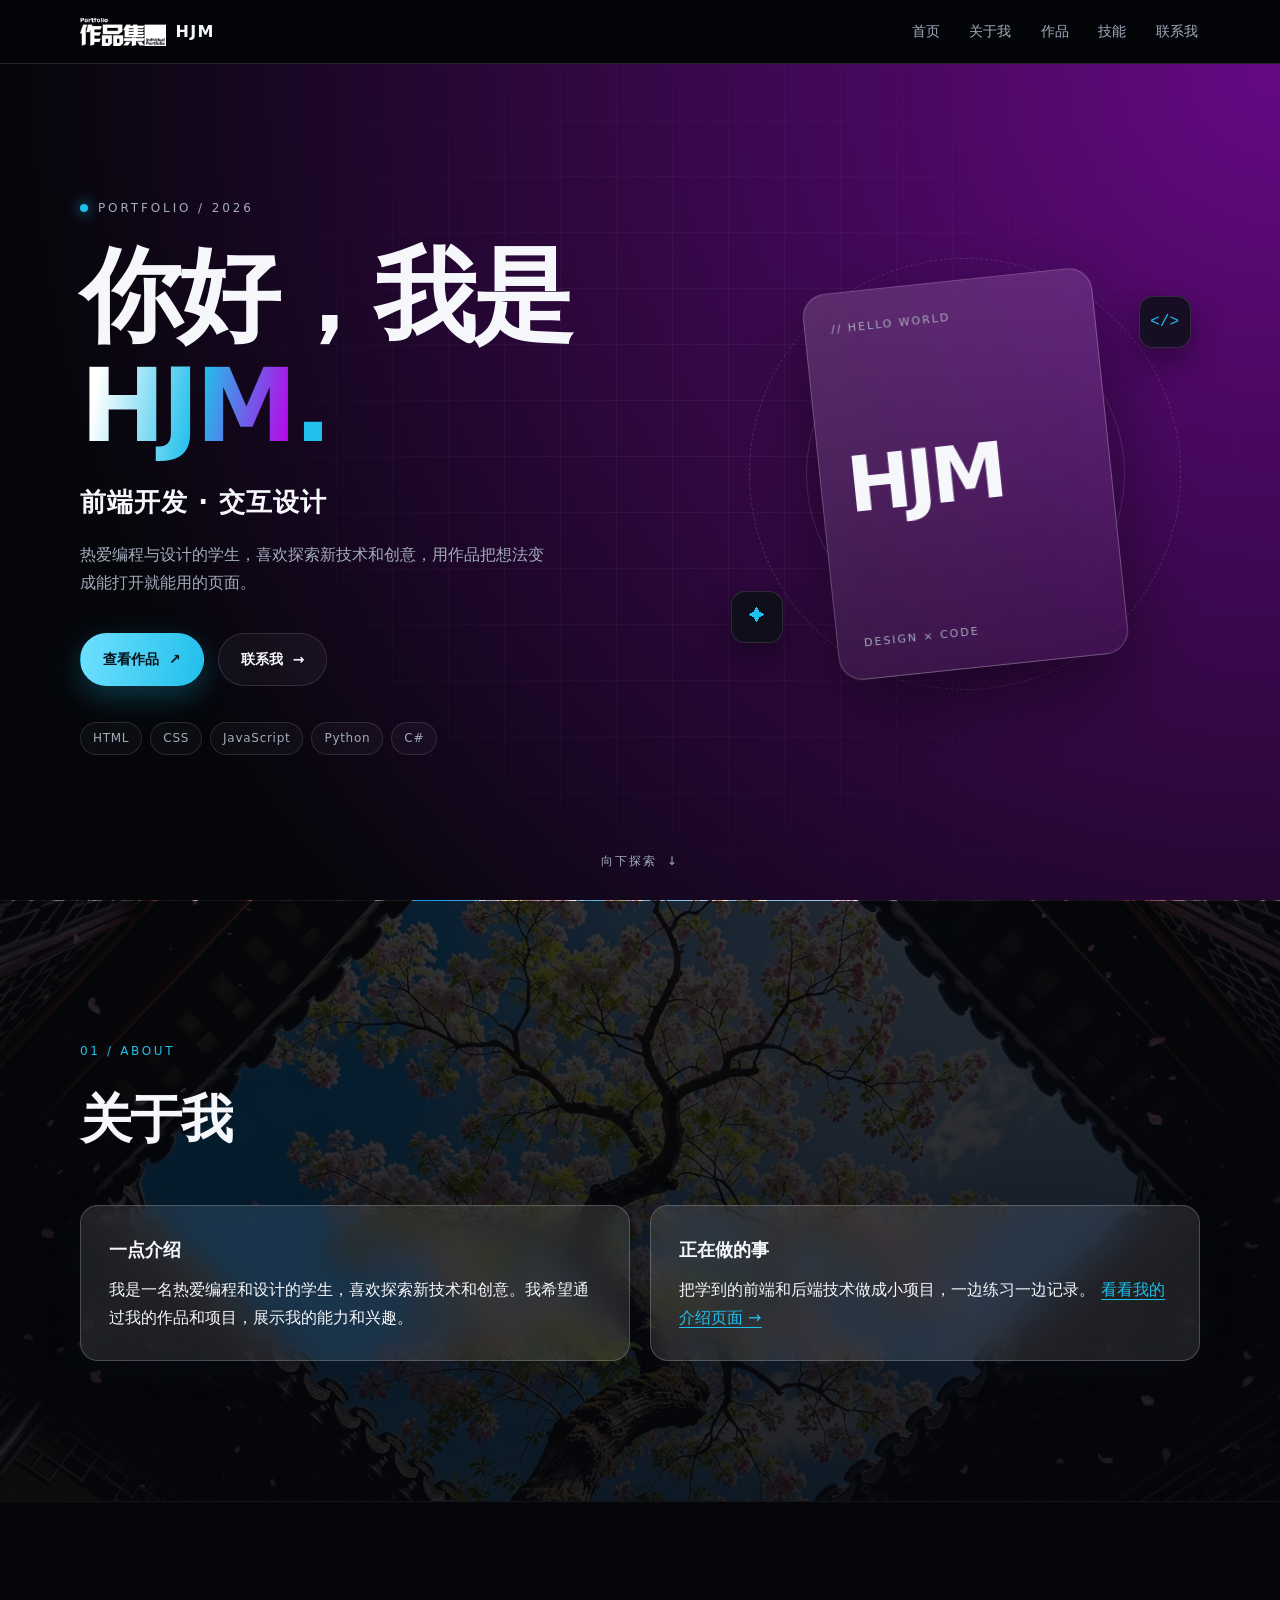
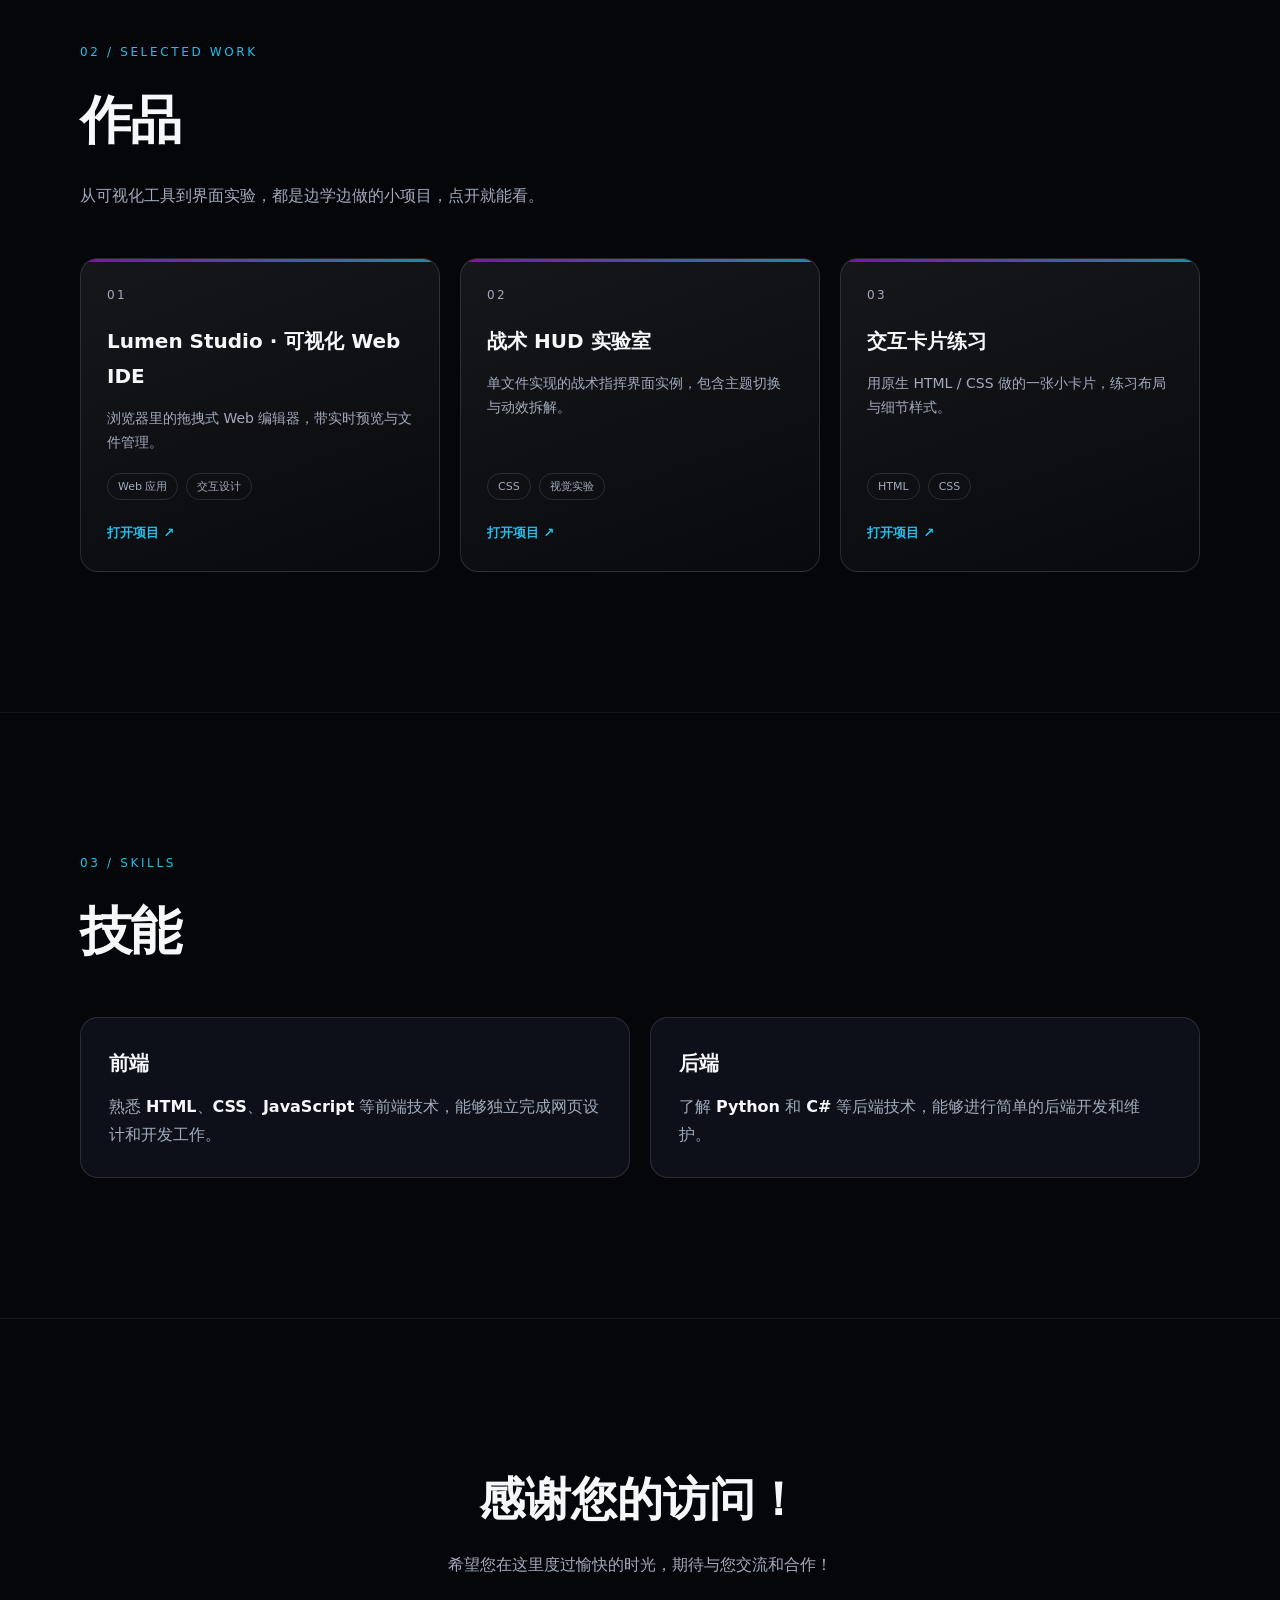
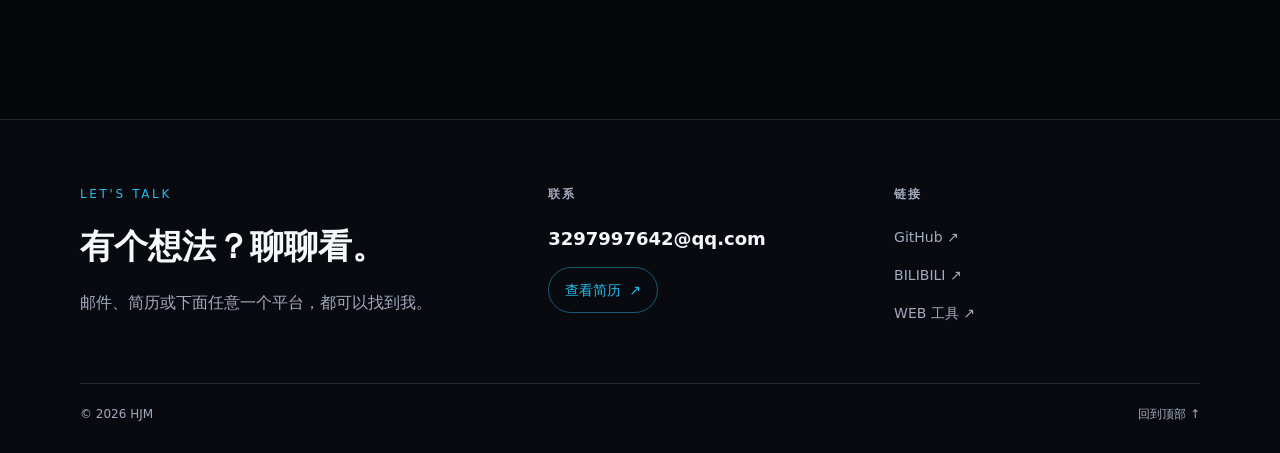
==== commit dd04e19b: "11.05 vibe coding一下" ====
--- a/HTML/index.html
+++ b/HTML/index.html
@@ -4,74 +4,178 @@
 <head>
   <meta charset="UTF-8" />
   <meta name="viewport" content="width=device-width, initial-scale=1.0" />
-  <title>小胡的个人网站</title>
+  <meta name="description" content="HJM 的个人网站：前端开发、交互设计与作品集。" />
+  <title>小胡的个人网站 · HJM</title>
+  <link rel="icon" href="icon.ico" />
   <link rel="stylesheet" href="index.css" />
 </head>
 
 <body>
-  <header class="dinbu"><!--置顶导航栏 -->
+  <a class="skip-link" href="#main">跳到主要内容</a>
 
-    <nav class="navbar"><!--导航栏 -->
-      <img src="作品集.png" height="30" />
-      <ul>
+  <header class="dinbu"><!-- 置顶导航栏 -->
+    <nav class="navbar" aria-label="主导航">
+      <a class="brand" href="#souye">
+        <img src="作品集.png" alt="" height="28" />
+        <span>HJM</span>
+      </a>
+      <ul class="nav-links">
         <li><a href="#souye">首页</a></li>
         <li><a href="#guanyu">关于我</a></li>
+        <li><a href="#zuopin">作品</a></li>
         <li><a href="#skills">技能</a></li>
         <li><a href="#dibulan">联系我</a></li>
       </ul>
     </nav>
+  </header>
 
-  </header>
-  <main><!--主体内容 -->
+  <main id="main"><!-- 主体内容 -->
 
-    <section id="souye" class="hero glow">
-      <div style="float: left; width: 100%;">
-        <h1>HELLO</h1>
-        <p>IM <em>HJM</em></p>
+    <section id="souye" class="hero glow" aria-labelledby="hero-title"><!-- 首屏 -->
+      <div class="hero-inner">
+        <div class="hero-copy">
+          <p class="eyebrow"><span class="dot" aria-hidden="true"></span>PORTFOLIO / 2026</p>
+          <h1 id="hero-title">你好，我是<br /><span class="hero-name">HJM</span><span class="hero-period">.</span></h1>
+          <p class="hero-subtitle">前端开发 · 交互设计</p>
+          <p class="hero-desc">热爱编程与设计的学生，喜欢探索新技术和创意，用作品把想法变成能打开就能用的页面。</p>
+          <div class="hero-actions">
+            <a class="btn btn-primary" href="#zuopin">查看作品 <span aria-hidden="true">↗</span></a>
+            <a class="btn btn-ghost" href="#dibulan">联系我 <span aria-hidden="true">→</span></a>
+          </div>
+          <ul class="hero-tags" aria-label="常用技术">
+            <li>HTML</li>
+            <li>CSS</li>
+            <li>JavaScript</li>
+            <li>Python</li>
+            <li>C#</li>
+          </ul>
+        </div>
+
+        <div class="hero-visual" aria-hidden="true">
+          <div class="orbit orbit-1"></div>
+          <div class="orbit orbit-2"></div>
+          <div class="visual-card">
+            <span class="visual-label">// HELLO WORLD</span>
+            <strong>HJM</strong>
+            <span class="visual-caption">DESIGN × CODE</span>
+          </div>
+          <span class="float-chip chip-a">&lt;/&gt;</span>
+          <span class="float-chip chip-b">✦</span>
+        </div>
       </div>
-
-
-
+      <a class="scroll-cue" href="#guanyu">向下探索 <span aria-hidden="true">↓</span></a>
     </section>
 
-    <section id="guanyu" class="hero ">
-
-      <div class="glass">
-        <h2>关于我</h2>
-        <p><a href="jianli/jiin.html"> 这是一个简单的介绍页面。</a></p>
+    <section id="guanyu" class="section about">
+      <div class="container">
+        <p class="section-kicker">01 / ABOUT</p>
+        <h2 class="section-title">关于我</h2>
+        <div class="about-grid">
+          <div class="glass">
+            <h3>一点介绍</h3>
+            <p>我是一名热爱编程和设计的学生，喜欢探索新技术和创意。我希望通过我的作品和项目，展示我的能力和兴趣。</p>
+          </div>
+          <div class="glass">
+            <h3>正在做的事</h3>
+            <p>把学到的前端和后端技术做成小项目，一边练习一边记录。<a href="jianli/jiin.html">看看我的介绍页面 →</a></p>
+          </div>
+        </div>
       </div>
-      <div class="glass">
-
-        <p>我是一名热爱编程和设计的学生，喜欢探索新技术和创意。我希望通过我的作品和项目，展示我的能力和兴趣。</p>
-      </div>
-
     </section>
 
-    <section id="skills" class="hero jies">
-      <div>
-        <h2>技能:skills</h2>
-        <p>1、我熟悉<em>HTML</em>、<em>CSS</em>、<em>JavaScript</em>等前端技术，能够独立完成网页设计和开发工作。</p>
-        <p>2、我了解<em>Python</em>和<em>C#</em>等后端技术，能够进行简单的后端开发和维护。</p>
+    <section id="zuopin" class="section works"><!-- 作品 -->
+      <div class="container">
+        <p class="section-kicker">02 / SELECTED WORK</p>
+        <h2 class="section-title">作品</h2>
+        <p class="section-lead">从可视化工具到界面实验，都是边学边做的小项目，点开就能看。</p>
+        <div class="work-grid">
+          <a class="work-card" href="studio/index.html">
+            <span class="work-index">01</span>
+            <h3>Lumen Studio · 可视化 Web IDE</h3>
+            <p>浏览器里的拖拽式 Web 编辑器，带实时预览与文件管理。</p>
+            <ul class="work-tags">
+              <li>Web 应用</li>
+              <li>交互设计</li>
+            </ul>
+            <span class="work-link">打开项目 <span aria-hidden="true">↗</span></span>
+          </a>
+          <a class="work-card" href="../10_实例_战术HUD实验室.html">
+            <span class="work-index">02</span>
+            <h3>战术 HUD 实验室</h3>
+            <p>单文件实现的战术指挥界面实例，包含主题切换与动效拆解。</p>
+            <ul class="work-tags">
+              <li>CSS</li>
+              <li>视觉实验</li>
+            </ul>
+            <span class="work-link">打开项目 <span aria-hidden="true">↗</span></span>
+          </a>
+          <a class="work-card" href="kad.html">
+            <span class="work-index">03</span>
+            <h3>交互卡片练习</h3>
+            <p>用原生 HTML / CSS 做的一张小卡片，练习布局与细节样式。</p>
+            <ul class="work-tags">
+              <li>HTML</li>
+              <li>CSS</li>
+            </ul>
+            <span class="work-link">打开项目 <span aria-hidden="true">↗</span></span>
+          </a>
+        </div>
       </div>
-
     </section>
 
-    <section class="hero">
-      <div>
+    <section id="skills" class="section skills">
+      <div class="container">
+        <p class="section-kicker">03 / SKILLS</p>
+        <h2 class="section-title">技能</h2>
+        <div class="skill-grid">
+          <div class="skill-card">
+            <h3>前端</h3>
+            <p>熟悉 <em>HTML</em>、<em>CSS</em>、<em>JavaScript</em> 等前端技术，能够独立完成网页设计和开发工作。</p>
+          </div>
+          <div class="skill-card">
+            <h3>后端</h3>
+            <p>了解 <em>Python</em> 和 <em>C#</em> 等后端技术，能够进行简单的后端开发和维护。</p>
+          </div>
+        </div>
+      </div>
+    </section>
+
+    <section class="section closing">
+      <div class="container">
         <h2>感谢您的访问！</h2>
         <p>希望您在这里度过愉快的时光，期待与您交流和合作！</p>
       </div>
     </section>
-    <ul id="dibulan">
-      <li><a href="https://github.com/HHZZMD">github</a></li>
-      <li> <a href="https://space.bilibili.com/498112090?spm_id_from=333.337.0.0">BILIBILI</a></li>
-      <li><a href="studio/index.html">WEB工具</a></li>
-      <li></li>
-      <li></li>
-    </ul>
 
   </main>
 
+  <footer id="dibulan" class="site-footer"><!-- 页脚 -->
+    <div class="container footer-inner">
+      <div class="footer-brand">
+        <p class="footer-kicker">LET'S TALK</p>
+        <h2>有个想法？聊聊看。</h2>
+        <p>邮件、简历或下面任意一个平台，都可以找到我。</p>
+      </div>
+      <div class="footer-col">
+        <h3>联系</h3>
+        <a class="footer-email" href="mailto:3297997642@qq.com">3297997642@qq.com</a>
+        <a class="footer-resume" href="jianli/jiin.html">查看简历 <span aria-hidden="true">↗</span></a>
+      </div>
+      <div class="footer-col">
+        <h3>链接</h3>
+        <ul class="footer-links">
+          <li><a href="https://github.com/HHZZMD" target="_blank" rel="noopener noreferrer">GitHub ↗</a></li>
+          <li><a href="https://space.bilibili.com/498112090?spm_id_from=333.337.0.0" target="_blank" rel="noopener noreferrer">BILIBILI ↗</a></li>
+          <li><a href="studio/index.html">WEB 工具 ↗</a></li>
+        </ul>
+      </div>
+    </div>
+    <div class="container footer-bottom">
+      <span>© 2026 HJM</span>
+      <a href="#souye">回到顶部 ↑</a>
+    </div>
+  </footer>
+
 </body>
 
-</html>+</html>
--- a/HTML/index.css
+++ b/HTML/index.css
@@ -1,125 +1,844 @@
+:root {
+	--bg: #05060a;
+	--bg-soft: #0d1018;
+	--ink: #f5f7fb;
+	--ink-muted: #a2abbc;
+	--line: rgba(255, 255, 255, 0.12);
+	--accent: #21bfeb;
+	--accent-2: #b40be7;
+	--radius: 18px;
+	--max: 1120px;
+	--nav-h: 64px;
+}
+
+* {
+	box-sizing: border-box;
+}
+
 html {
 	scroll-behavior: smooth; /* 丝滑跳转 */
 }
+
 body {
-	margin: 0; /* 去掉默认边距 */
-	background-color: #000000; /* 背景颜色 */
-	line-height: 1.75; /* 行高 */
-	min-height: 100svh; /* 高度为视口高度 */
-	overflow-x: hidden; /* 横向滚动 */
-	transition: background-color 0.3s ease; /* 背景颜色过渡 */
-}
-ul {
-	display: flex; /* 横向排列 */
-	flex-direction: row; /* 横向排列 */
-	justify-content: center; /* 居中 */
-	gap: 10px;/* 间距 */
-	list-style: none;/* 去掉列表前的点 */
-}
+	margin: 0;
+	background-color: var(--bg);
+	color: var(--ink);
+	line-height: 1.75;
+	min-height: 100svh;
+	font-family: "PingFang SC", "Microsoft YaHei", system-ui, -apple-system, sans-serif;
+}
+
+img {
+	display: block;
+	max-width: 100%;
+}
+
 a {
-	font-family: sans-serif; /* 字体 */
-	color: white;
-	text-decoration: none; /* 去掉下划线 */
-	opacity: 1;
-}
+	color: inherit;
+	text-decoration: none;
+	transition: color 0.2s ease;
+}
+
 a:hover {
-	color: #21bfeb;
-}
-div:hover{
-	background: rgba(243, 233, 233, 0.1);
-	margin-bottom: 4px;
-
-	
-}
+	color: var(--accent);
+}
+
+:focus-visible {
+	outline: 2px solid var(--accent);
+	outline-offset: 3px;
+}
+
+section[id],
+footer[id] {
+	scroll-margin-top: var(--nav-h); /* 锚点跳转时避开吸顶导航 */
+}
+
+.container {
+	width: min(100% - 48px, var(--max));
+	margin-inline: auto;
+}
+
+.skip-link {
+	position: absolute;
+	left: -9999px;
+	top: 0;
+	z-index: 2000;
+	padding: 10px 16px;
+	background: var(--accent);
+	color: #04121a;
+}
+
+.skip-link:focus {
+	left: 12px;
+	top: 12px;
+}
+
+/* 导航栏 -------------------------------------------------- */
+.dinbu {
+	position: sticky;
+	top: 0;
+	z-index: 1000;
+	height: var(--nav-h);
+	background: rgba(5, 6, 10, 0.72);
+	backdrop-filter: blur(18px);
+	-webkit-backdrop-filter: blur(18px);
+	border-bottom: 1px solid var(--line);
+}
+
+.navbar {
+	display: flex;
+	align-items: center;
+	justify-content: space-between;
+	gap: 24px;
+	width: min(100% - 48px, var(--max));
+	height: 100%;
+	margin-inline: auto;
+}
+
+.brand {
+	display: inline-flex;
+	align-items: center;
+	gap: 10px;
+	font-weight: 700;
+	letter-spacing: 0.08em;
+}
+
+.brand img {
+	height: 28px;
+	width: auto;
+}
+
+.nav-links {
+	display: flex;
+	align-items: center;
+	gap: clamp(12px, 2vw, 28px);
+	margin: 0;
+	padding: 0;
+	list-style: none;
+}
+
+.nav-links a {
+	position: relative;
+	display: inline-block;
+	padding: 6px 2px;
+	font-size: 14px;
+	color: var(--ink-muted);
+}
+
+.nav-links a::after {
+	content: "";
+	position: absolute;
+	left: 0;
+	right: 0;
+	bottom: 0;
+	height: 2px;
+	background: linear-gradient(90deg, var(--accent-2), var(--accent));
+	transform: scaleX(0);
+	transform-origin: left;
+	transition: transform 0.25s ease;
+}
+
+.nav-links a:hover,
+.nav-links a:focus-visible {
+	color: var(--ink);
+}
+
+.nav-links a:hover::after,
+.nav-links a:focus-visible::after {
+	transform: scaleX(1);
+}
+
+/* 首屏 ---------------------------------------------------- */
 .hero {
-	min-height: 100svh; /* 高度为视口高度 */
-	display: grid; /* 使用网格布局 */
-	place-content: center; /* 内容居中 */
-	text-align: center; /* 文本居中 */
-	color: #fcfcfc;
-	font-family: sans-serif; /* 字体 */
-	margin: 0; /* 去掉默认边距 */
-}
+	position: relative;
+	isolation: isolate;
+	display: grid;
+	align-items: center;
+	min-height: calc(100svh - var(--nav-h));
+	padding: 80px 0 96px;
+	overflow: hidden;
+}
+
+.hero::before {
+	content: "";
+	position: absolute;
+	inset: 0;
+	z-index: 0;
+	pointer-events: none;
+	background-image:
+		linear-gradient(rgba(255, 255, 255, 0.05) 1px, transparent 1px),
+		linear-gradient(90deg, rgba(255, 255, 255, 0.05) 1px, transparent 1px);
+	background-size: 56px 56px;
+	mask-image: radial-gradient(circle at 55% 45%, #000 0%, transparent 72%);
+	-webkit-mask-image: radial-gradient(circle at 55% 45%, #000 0%, transparent 72%);
+}
+
+/* 渐变背景 glow */
+.glow {
+	background:
+		radial-gradient(circle at 50% 0%, rgba(180, 11, 231, 0.55), transparent 60%),
+		radial-gradient(circle at 90% 100%, rgba(61, 191, 231, 0.45), transparent 45%),
+		var(--bg);
+	background-size: 200% 200%, 200% 200%, 100% 100%;
+	animation: glowFloat 12s ease-in-out infinite alternate;
+}
+
+@keyframes glowFloat {
+	0% {
+		background-position: 0% 0%, 100% 100%, 0 0;
+	}
+	100% {
+		background-position: 100% 100%, 0% 0%, 0 0;
+	}
+}
+
+.hero-inner {
+	position: relative;
+	z-index: 1;
+	display: grid;
+	grid-template-columns: minmax(0, 1.1fr) minmax(0, 0.9fr);
+	align-items: center;
+	gap: clamp(32px, 6vw, 88px);
+	width: min(100% - 48px, var(--max));
+	margin-inline: auto;
+}
+
+.eyebrow {
+	display: inline-flex;
+	align-items: center;
+	gap: 10px;
+	margin: 0 0 22px;
+	font-size: 12px;
+	letter-spacing: 0.24em;
+	color: var(--ink-muted);
+}
+
+.eyebrow .dot {
+	width: 8px;
+	height: 8px;
+	border-radius: 50%;
+	background: var(--accent);
+	box-shadow: 0 0 14px var(--accent);
+}
+
+.hero h1 {
+	margin: 0;
+	font-size: clamp(48px, 8vw, 104px);
+	font-weight: 800;
+	line-height: 1.08;
+	letter-spacing: -0.04em;
+}
+
+.hero-name {
+	background: linear-gradient(100deg, #ffffff 10%, var(--accent) 55%, var(--accent-2) 95%);
+	background-clip: text;
+	-webkit-background-clip: text;
+	color: transparent;
+}
+
+.hero-period {
+	color: var(--accent);
+}
+
+.hero-subtitle {
+	margin: 18px 0 0;
+	font-size: clamp(18px, 2.4vw, 26px);
+	font-weight: 600;
+	letter-spacing: 0.04em;
+}
+
+.hero-desc {
+	max-width: 46ch;
+	margin: 16px 0 0;
+	color: var(--ink-muted);
+}
+
+.hero-actions {
+	display: flex;
+	flex-wrap: wrap;
+	gap: 14px;
+	margin-top: 36px;
+}
+
+.btn {
+	display: inline-flex;
+	align-items: center;
+	gap: 10px;
+	padding: 13px 22px;
+	border: 1px solid transparent;
+	border-radius: 999px;
+	font-size: 14px;
+	font-weight: 600;
+	transition: transform 0.2s ease, box-shadow 0.2s ease, background-color 0.2s ease;
+}
+
+.btn:hover {
+	transform: translateY(-2px);
+}
+
+.btn-primary {
+	background: linear-gradient(100deg, #6fe0ff, var(--accent));
+	color: #04121a;
+	box-shadow: 0 10px 30px rgba(33, 191, 235, 0.28);
+}
+
+.btn-primary:hover {
+	color: #04121a;
+	box-shadow: 0 16px 38px rgba(33, 191, 235, 0.4);
+}
+
+.btn-ghost {
+	border-color: var(--line);
+	background: rgba(255, 255, 255, 0.04);
+	color: var(--ink);
+}
+
+.btn-ghost:hover {
+	border-color: var(--accent);
+	background: rgba(33, 191, 235, 0.1);
+	color: var(--ink);
+}
+
+.hero-tags {
+	display: flex;
+	flex-wrap: wrap;
+	gap: 8px;
+	margin: 36px 0 0;
+	padding: 0;
+	list-style: none;
+}
+
+.hero-tags li {
+	padding: 5px 12px;
+	border: 1px solid var(--line);
+	border-radius: 999px;
+	background: rgba(255, 255, 255, 0.03);
+	font-size: 12px;
+	letter-spacing: 0.06em;
+	color: var(--ink-muted);
+}
+
+/* 首屏右侧视觉 */
+.hero-visual {
+	position: relative;
+	display: grid;
+	place-items: center;
+	aspect-ratio: 1 / 1;
+}
+
+.orbit {
+	position: absolute;
+	border: 1px solid rgba(255, 255, 255, 0.14);
+	border-radius: 50%;
+}
+
+.orbit-1 {
+	inset: 4%;
+	border-style: dashed;
+	animation: spin 26s linear infinite;
+}
+
+.orbit-2 {
+	inset: 16%;
+	animation: spin 18s linear infinite reverse;
+}
+
+.visual-card {
+	position: relative;
+	display: flex;
+	flex-direction: column;
+	justify-content: space-between;
+	width: 62%;
+	aspect-ratio: 3 / 4;
+	padding: 26px;
+	border: 1px solid rgba(255, 255, 255, 0.22);
+	border-radius: 24px;
+	background: linear-gradient(160deg, rgba(255, 255, 255, 0.14), rgba(255, 255, 255, 0.03));
+	backdrop-filter: blur(20px);
+	-webkit-backdrop-filter: blur(20px);
+	box-shadow: 0 30px 80px rgba(0, 0, 0, 0.45);
+	transform: rotate(-6deg);
+}
+
+.visual-card strong {
+	font-size: clamp(48px, 6vw, 84px);
+	line-height: 1;
+	letter-spacing: -0.06em;
+}
+
+.visual-label,
+.visual-caption {
+	font-size: 11px;
+	letter-spacing: 0.18em;
+	color: var(--ink-muted);
+}
+
+.float-chip {
+	position: absolute;
+	display: grid;
+	place-items: center;
+	width: 52px;
+	height: 52px;
+	border: 1px solid var(--line);
+	border-radius: 14px;
+	background: rgba(13, 16, 24, 0.85);
+	box-shadow: 0 12px 30px rgba(0, 0, 0, 0.4);
+	font-family: ui-monospace, Consolas, monospace;
+	color: var(--accent);
+	animation: float 5s ease-in-out infinite;
+}
+
+.chip-a {
+	top: 12%;
+	right: 2%;
+}
+
+.chip-b {
+	bottom: 14%;
+	left: 0;
+	animation-delay: -2.5s;
+}
+
+.scroll-cue {
+	position: absolute;
+	z-index: 1;
+	left: 50%;
+	bottom: 28px;
+	display: inline-flex;
+	align-items: center;
+	gap: 10px;
+	transform: translateX(-50%);
+	font-size: 12px;
+	letter-spacing: 0.16em;
+	color: var(--ink-muted);
+}
+
+.scroll-cue span {
+	animation: bounce 1.8s ease-in-out infinite;
+}
+
+.hero-copy > * {
+	animation: rise 0.7s ease both;
+}
+
+.hero-copy > :nth-child(1) { animation-delay: 0.05s; }
+.hero-copy > :nth-child(2) { animation-delay: 0.12s; }
+.hero-copy > :nth-child(3) { animation-delay: 0.19s; }
+.hero-copy > :nth-child(4) { animation-delay: 0.26s; }
+.hero-copy > :nth-child(5) { animation-delay: 0.33s; }
+.hero-copy > :nth-child(6) { animation-delay: 0.4s; }
+
+@keyframes rise {
+	from { opacity: 0; transform: translateY(18px); }
+	to { opacity: 1; transform: none; }
+}
+
+@keyframes spin {
+	to { transform: rotate(360deg); }
+}
+
+@keyframes float {
+	0%, 100% { transform: translateY(0); }
+	50% { transform: translateY(-12px); }
+}
+
+@keyframes bounce {
+	0%, 100% { transform: translateY(0); }
+	50% { transform: translateY(6px); }
+}
+
+/* 通用区块 ------------------------------------------------ */
+.section {
+	padding: clamp(80px, 12vw, 140px) 0;
+	border-top: 1px solid rgba(255, 255, 255, 0.06);
+}
+
+.section-kicker {
+	margin: 0 0 12px;
+	font-size: 12px;
+	letter-spacing: 0.22em;
+	color: var(--accent);
+}
+
+.section-title {
+	margin: 0 0 16px;
+	font-size: clamp(30px, 4.5vw, 52px);
+	letter-spacing: -0.03em;
+}
+
+.section-lead {
+	max-width: 60ch;
+	margin: 0 0 48px;
+	color: var(--ink-muted);
+}
+
+/* 关于我 */
 #guanyu {
-	background-image: url('A2.jpg'); 
-	background-repeat: no-repeat;          /* 防止图片重复 */
-    background-position: center;           /* 图片居中 */
-    background-size: cover;                /* 图片覆盖整个元素 */
-    
+	background-image:
+		linear-gradient(180deg, rgba(5, 6, 10, 0.82), rgba(5, 6, 10, 0.88)),
+		url('A2.jpg');
+	background-repeat: no-repeat;
+	background-position: center;
+	background-size: cover;
+}
+
+.about-grid {
+	display: grid;
+	grid-template-columns: repeat(auto-fit, minmax(280px, 1fr));
+	gap: 20px;
+	margin-top: 40px;
 }
 
 /* 毛玻璃 */
 .glass {
-	
-	
-	width: 80svw;
-	margin: 1px;
-	padding: 1rem;
-	background: rgba(255, 255, 255, 0.12);
-	border-radius: 10px; /* 圆角 */
+	padding: 28px;
+	border: 1px solid rgba(255, 255, 255, 0.2);
+	border-radius: var(--radius);
+	background: rgba(255, 255, 255, 0.1);
 	backdrop-filter: blur(16px) saturate(180%);
 	-webkit-backdrop-filter: blur(16px) saturate(180%);
-	border: 1px solid rgba(7, 7, 7, 0.18);
 	box-shadow: 0 8px 32px rgba(15, 23, 42, 0.28);
 }
 
-/* 渐变 背景 glow--------------------------------------------------*/
-.glow {
+.glass h3 {
+	margin: 0 0 10px;
+	font-size: 18px;
+}
+
+.glass p {
 	margin: 0;
-	background:
-		radial-gradient(circle at 50% 0%, #b40be7, transparent 60%),
-		radial-gradient(circle at 90% 100%, #3dbfe7, transparent 40%), #000000;
-	/* 渐变 背景 glow--------------------------------------------------*/
-	background-size:
-		200% 200%,
-		200% 200%,
-		100% 100%;
-	animation: glowFloat 12s ease-in-out infinite alternate;
-}
-/* 发光漂浮 */
-@keyframes glowFloat {
-	0% {
-		background-position:
-			0% 0%,
-			100% 100%,
-			0 0;
-	}
-	100% {
-		background-position:
-			100% 100%,
-			0% 0%,
-			0 0;
-	}
-}
-/* 星空样式 --------------------------------------------- */
-
-/* 体样式 */
-
-.navbar {
-	display: flex; /* 关键：nav 横向排列 */
-	align-items: center; /* 图标和菜单垂直居中 */
-	gap: 24px;
-	width: 100%;
-	padding: 10px 24px;
-	background: #000000; /* 背景透明 */
-}
-.dinbu {
-	position: sticky; /* 默认随文档走，滚到 top:0 才吸住 */
-	top: 0;
-	z-index: 1000; /* 置于最上层 */
-	opacity: 0.9;
-	background-color: #00000000; /* 背景透明 */
-	display: flex;
-	justify-content: left; /* 左对齐 */
-	height: 50px;
+	color: var(--ink);
+}
+
+.glass a {
+	margin-left: 6px;
+	color: var(--accent);
+	border-bottom: 1px solid currentColor;
+}
+
+/* 作品 */
+.work-grid {
+	display: grid;
+	grid-template-columns: repeat(auto-fit, minmax(270px, 1fr));
+	gap: 20px;
+}
+
+.work-card {
+	position: relative;
+	display: flex;
+	flex-direction: column;
+	gap: 12px;
+	padding: 26px;
+	border: 1px solid var(--line);
+	border-radius: var(--radius);
+	background: linear-gradient(160deg, rgba(255, 255, 255, 0.07), rgba(255, 255, 255, 0.02));
+	overflow: hidden;
+	transition: transform 0.25s ease, border-color 0.25s ease, box-shadow 0.25s ease;
+}
+
+.work-card::before {
+	content: "";
+	position: absolute;
+	inset: 0 0 auto;
+	height: 3px;
+	background: linear-gradient(90deg, var(--accent-2), var(--accent));
+	opacity: 0.7;
+}
+
+.work-card:hover {
+	transform: translateY(-6px);
+	border-color: rgba(33, 191, 235, 0.5);
+	box-shadow: 0 20px 50px rgba(0, 0, 0, 0.35);
+	color: var(--ink);
+}
+
+.work-index {
+	font-size: 12px;
+	letter-spacing: 0.2em;
+	color: var(--ink-muted);
+}
+
+.work-card h3 {
+	margin: 6px 0 0;
+	font-size: 20px;
+}
+
+.work-card p {
+	flex: 1;
 	margin: 0;
-	font-family: sans-serif;
-}
-.dibu {
-	background-color: #1e1e1e;
-	display: flex;
-
-	justify-content: center;
-	height: unset;
-	font-family: sans-serif;
-}
+	font-size: 14px;
+	color: var(--ink-muted);
+}
+
+.work-tags {
+	display: flex;
+	flex-wrap: wrap;
+	gap: 8px;
+	margin: 6px 0 0;
+	padding: 0;
+	list-style: none;
+}
+
+.work-tags li {
+	padding: 3px 10px;
+	border: 1px solid var(--line);
+	border-radius: 999px;
+	font-size: 11px;
+	color: var(--ink-muted);
+}
+
+.work-link {
+	margin-top: 10px;
+	font-size: 13px;
+	font-weight: 600;
+	color: var(--accent);
+}
+
+/* 技能 */
+.skill-grid {
+	display: grid;
+	grid-template-columns: repeat(auto-fit, minmax(280px, 1fr));
+	gap: 20px;
+	margin-top: 40px;
+}
+
+.skill-card {
+	padding: 28px;
+	border: 1px solid var(--line);
+	border-radius: var(--radius);
+	background: var(--bg-soft);
+}
+
+.skill-card h3 {
+	margin: 0 0 12px;
+	font-size: 20px;
+}
+
+.skill-card p {
+	margin: 0;
+	color: var(--ink-muted);
+}
+
+.skill-card em {
+	font-style: normal;
+	font-weight: 600;
+	color: var(--ink);
+}
+
+.closing {
+	text-align: center;
+}
+
+.closing h2 {
+	margin: 0 0 12px;
+	font-size: clamp(28px, 4vw, 46px);
+}
+
+.closing p {
+	margin: 0;
+	color: var(--ink-muted);
+}
+
+/* 页脚 ---------------------------------------------------- */
+.site-footer {
+	padding: 64px 0 28px;
+	border-top: 1px solid var(--line);
+	background: #080a10;
+}
+
+.footer-inner {
+	display: grid;
+	grid-template-columns: minmax(0, 1.4fr) repeat(2, minmax(0, 1fr));
+	align-items: start;
+	gap: 40px;
+}
+
+.footer-kicker {
+	margin: 0 0 12px;
+	font-size: 12px;
+	letter-spacing: 0.22em;
+	color: var(--accent);
+}
+
+.footer-brand h2 {
+	margin: 0 0 12px;
+	font-size: clamp(24px, 3vw, 34px);
+}
+
+.footer-brand p:last-child {
+	max-width: 36ch;
+	margin: 0;
+	color: var(--ink-muted);
+}
+
+.footer-col {
+	display: flex;
+	flex-direction: column;
+	align-items: flex-start;
+	gap: 12px;
+}
+
+.footer-col h3 {
+	margin: 0 0 6px;
+	font-size: 12px;
+	letter-spacing: 0.18em;
+	color: var(--ink-muted);
+}
+
+.footer-email {
+	font-size: 18px;
+	font-weight: 600;
+	word-break: break-all;
+}
+
+.footer-resume {
+	display: inline-flex;
+	align-items: center;
+	gap: 8px;
+	padding: 10px 16px;
+	border: 1px solid rgba(33, 191, 235, 0.45);
+	border-radius: 999px;
+	font-size: 14px;
+	color: var(--accent);
+	transition: background-color 0.2s ease, color 0.2s ease;
+}
+
+.footer-resume:hover {
+	background: rgba(33, 191, 235, 0.12);
+	color: var(--accent);
+}
+
+.footer-links {
+	display: flex;
+	flex-direction: column;
+	gap: 10px;
+	margin: 0;
+	padding: 0;
+	list-style: none;
+}
+
+.footer-links a {
+	font-size: 14px;
+	color: var(--ink-muted);
+}
+
+.footer-links a:hover {
+	color: var(--accent);
+}
+
+.footer-bottom {
+	display: flex;
+	align-items: center;
+	justify-content: space-between;
+	gap: 16px;
+	margin-top: 56px;
+	padding-top: 20px;
+	border-top: 1px solid var(--line);
+	font-size: 12px;
+	color: var(--ink-muted);
+}
+
+/* 响应式 -------------------------------------------------- */
+@media (max-width: 900px) {
+	.hero-inner {
+		grid-template-columns: 1fr;
+		gap: 48px;
+	}
+
+	.hero-visual {
+		width: min(72%, 340px);
+		margin-inline: auto;
+	}
+
+	.footer-inner {
+		grid-template-columns: repeat(2, minmax(0, 1fr));
+	}
+
+	.footer-brand {
+		grid-column: 1 / -1;
+	}
+}
+
+@media (max-width: 600px) {
+	:root {
+		--nav-h: 96px;
+	}
+
+	.container,
+	.navbar,
+	.hero-inner {
+		width: min(100% - 32px, var(--max));
+	}
+
+	.dinbu {
+		height: auto;
+	}
+
+	.navbar {
+		flex-wrap: wrap;
+		justify-content: center;
+		gap: 8px 16px;
+		padding: 10px 0;
+	}
+
+	.nav-links {
+		flex-wrap: wrap;
+		justify-content: center;
+		gap: 6px 14px;
+	}
+
+	.nav-links a {
+		font-size: 13px;
+	}
+
+	.hero {
+		padding: 56px 0 88px;
+	}
+
+	.hero-copy {
+		text-align: center;
+	}
+
+	.eyebrow,
+	.hero-actions,
+	.hero-tags {
+		justify-content: center;
+	}
+
+	.hero-desc {
+		margin-inline: auto;
+	}
+
+	.hero-actions .btn {
+		flex: 1 1 auto;
+		justify-content: center;
+	}
+
+	.footer-inner {
+		grid-template-columns: 1fr;
+		gap: 28px;
+	}
+
+	.footer-brand {
+		grid-column: auto;
+	}
+
+	.footer-bottom {
+		flex-direction: column;
+		align-items: flex-start;
+	}
+}
+
+@media (prefers-reduced-motion: reduce) {
+	html {
+		scroll-behavior: auto;
+	}
+
+	*,
+	*::before,
+	*::after {
+		animation-duration: 0.001ms !important;
+		animation-iteration-count: 1 !important;
+		transition-duration: 0.001ms !important;
+	}
+}
